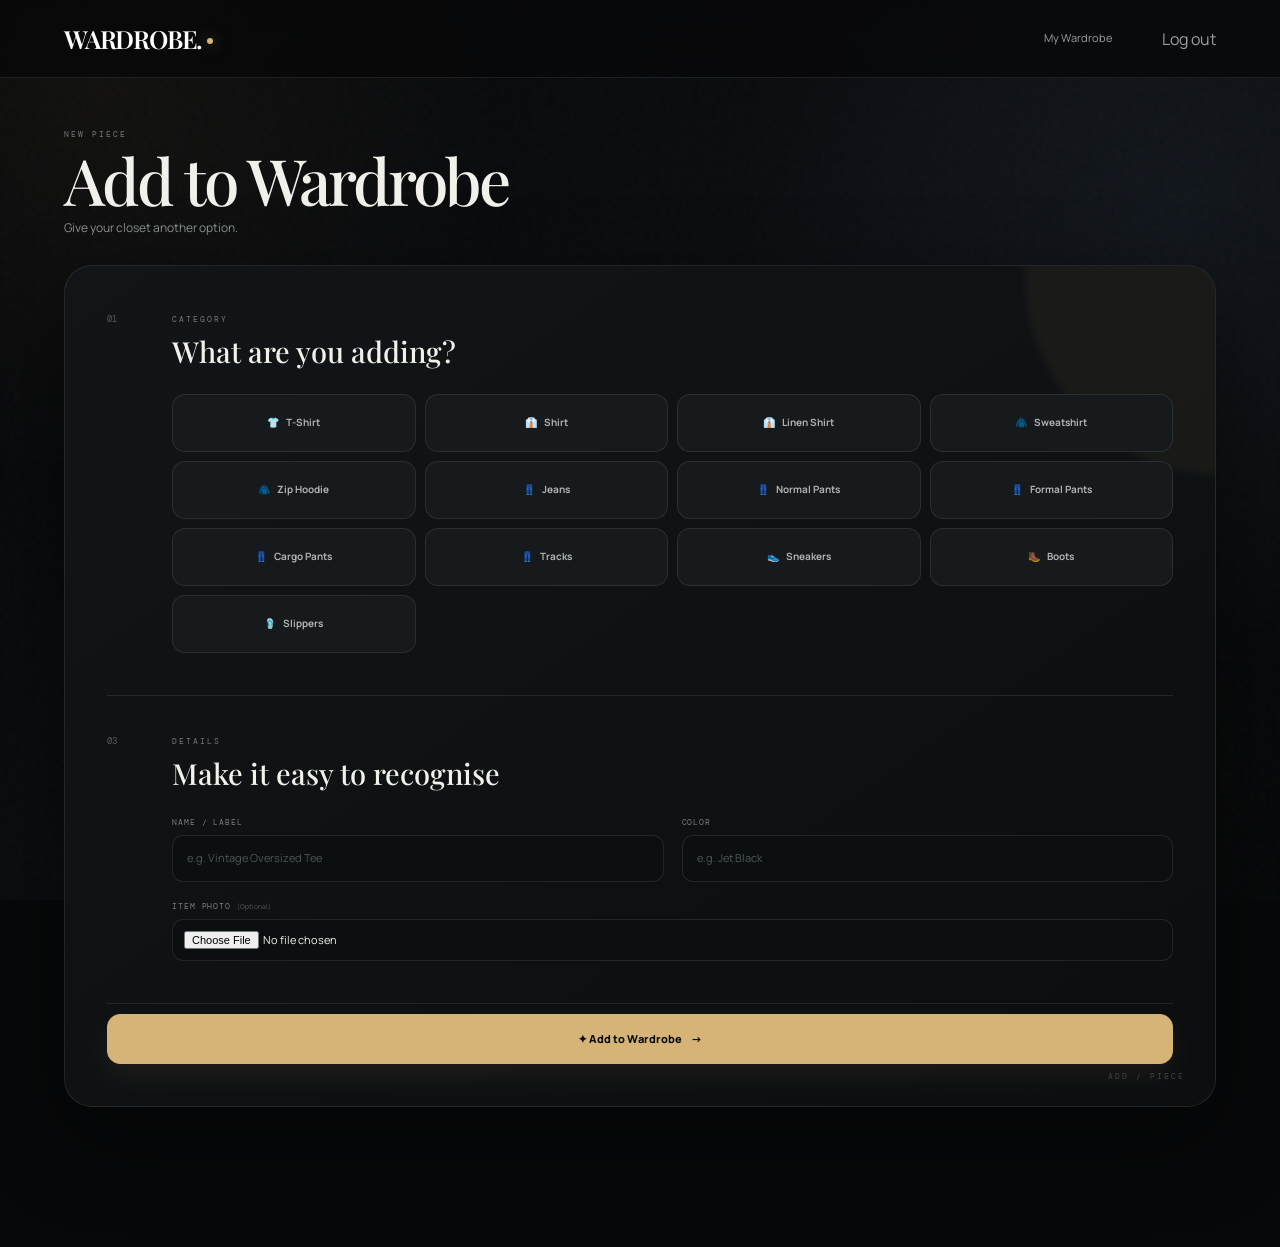
==== static/add.html @ e0f1b1a5 "WARDROBE multi-user password authentication" ====
<!DOCTYPE html>
<html lang="en">
<head>
    <meta charset="UTF-8">
    <meta name="viewport" content="width=device-width, initial-scale=1.0">
    <title>Add Clothes · WARDROBE.</title>
    <link rel="stylesheet" href="/static/style.css">
</head>
<body>
    <nav class="navbar">
        <a href="/" class="logo">WARDROBE.</a>
        <div class="nav-actions"><a href="/wardrobe" class="nav-link">My Wardrobe</a><span id="navUserPhone" class="nav-user"></span><button id="logoutButton" class="nav-link nav-logout">Log out</button></div>
    </nav>

    <main class="add-page">
        <div class="page-heading add-heading">
            <div><p class="eyebrow">NEW PIECE</p><h1>Add to Wardrobe</h1><p class="page-subtitle">Give your closet another option.</p></div>
        </div>

        <form id="clothingForm" class="add-form">
            <div class="form-section">
                <span class="step-number">01</span>
                <div><p class="section-kicker">CATEGORY</p><h2>What are you adding?</h2></div>
                <div id="categoryGrid" class="category-grid">
                    <button type="button" class="category-button" data-category="T-Shirt">👕 <span>T-Shirt</span></button>
                    <button type="button" class="category-button" data-category="Shirt">👔 <span>Shirt</span></button>
                    <button type="button" class="category-button" data-category="Linen Shirt">👔 <span>Linen Shirt</span></button>
                    <button type="button" class="category-button" data-category="Zipper Sweatshirt">🧥 <span>Sweatshirt</span></button>
                    <button type="button" class="category-button" data-category="Zip Hoodie">🧥 <span>Zip Hoodie</span></button>
                    <button type="button" class="category-button" data-category="Jeans">👖 <span>Jeans</span></button>
                    <button type="button" class="category-button" data-category="Normal Pants">👖 <span>Normal Pants</span></button>
                    <button type="button" class="category-button" data-category="Formal Pants">👖 <span>Formal Pants</span></button>
                    <button type="button" class="category-button" data-category="Cargo Pants">👖 <span>Cargo Pants</span></button>
                    <button type="button" class="category-button" data-category="Tracks">👖 <span>Tracks</span></button>
                    <button type="button" class="category-button" data-category="Sneakers">👟 <span>Sneakers</span></button>
                    <button type="button" class="category-button" data-category="Boots">🥾 <span>Boots</span></button>
                    <button type="button" class="category-button" data-category="Casual Slippers">🩴 <span>Slippers</span></button>
                </div>
            </div>

            <div id="subtypeContainer" class="form-section" style="display:none;">
                <span class="step-number">02</span>
                <div><p class="section-kicker">STYLE</p><h2 id="subtypeLabel">Select Type or Fit</h2></div>
                <div id="subtypeGrid" class="subtype-grid"></div>
            </div>

            <div class="form-section">
                <span class="step-number">03</span>
                <div><p class="section-kicker">DETAILS</p><h2>Make it easy to recognise</h2></div>
                <div class="input-grid">
                    <div class="input-group"><label for="clothingName">Name / Label</label><input type="text" id="clothingName" placeholder="e.g. Vintage Oversized Tee" required></div>
                    <div class="input-group"><label for="clothingColor">Color</label><input type="text" id="clothingColor" placeholder="e.g. Jet Black" required></div>
                    <div class="input-group input-full"><label for="clothingImage">Item Photo <small>(Optional)</small></label><input type="file" id="clothingImage" accept="image/*"></div>
                </div>
            </div>

            <button type="submit" class="primary-button submit-button">✦ Add to Wardrobe <span>→</span></button>
        </form>
    </main>

    <div id="successModal" class="modal">
        <div class="modal-card">
            <div class="success-icon">✦</div><p class="eyebrow">SAVED</p><h2>Added to Wardrobe</h2><p id="successMessage">Your new item has been saved.</p>
            <div class="modal-buttons"><button id="addAnotherButton" class="secondary-button">Add Another</button><button id="viewWardrobeButton" class="primary-button">View Wardrobe</button></div>
        </div>
    </div>
    <script src="/static/script.js"></script>
</body>
</html>
---- static/style.css ----
@import url('https://fonts.googleapis.com/css2?family=DM+Mono:wght@400;500&family=Manrope:wght@400;500;600;700;800&family=Playfair+Display:ital,wght@0,500;0,600;1,500;1,600&display=swap');

:root{
  --bg:#070809;--bg2:#0c0e10;--panel:#111416;--panel2:#15191c;--panel3:#1a1e21;
  --text:#f2f0ea;--muted:#8d9291;--muted2:#626968;--line:rgba(255,255,255,.09);
  --accent:#d6b477;--accent2:#b9904f;--danger:#ff6b62;--warm:#c8bda8;
  --shadow:0 30px 90px rgba(0,0,0,.45);--soft-shadow:0 18px 50px rgba(0,0,0,.28);
}
*{box-sizing:border-box;margin:0;padding:0}html{scroll-behavior:smooth}body{font-family:Manrope,Arial,sans-serif;background:var(--bg);color:var(--text);line-height:1.5;min-height:100vh;overflow-x:hidden}
body:before{content:"";position:fixed;inset:0;pointer-events:none;z-index:-4;background:radial-gradient(circle at 12% 10%,rgba(214,180,119,.075),transparent 27%),radial-gradient(circle at 90% 28%,rgba(100,120,130,.08),transparent 30%),linear-gradient(135deg,#070809,#0a0c0e 45%,#070809)}
body:after{content:"";position:fixed;inset:0;pointer-events:none;z-index:-3;opacity:.035;background-image:url("data:image/svg+xml,%3Csvg viewBox='0 0 180 180' xmlns='http://www.w3.org/2000/svg'%3E%3Cfilter id='n'%3E%3CfeTurbulence type='fractalNoise' baseFrequency='.9' numOctaves='4' stitchTiles='stitch'/%3E%3C/filter%3E%3Crect width='100%25' height='100%25' filter='url(%23n)' opacity='.7'/%3E%3C/svg%3E")}
a{text-decoration:none;color:inherit}button,input{font:inherit}button{cursor:pointer}

/* NAVIGATION */
.navbar{height:78px;padding:0 clamp(20px,5vw,76px);display:flex;align-items:center;justify-content:space-between;border-bottom:1px solid var(--line);background:rgba(7,8,9,.72);backdrop-filter:blur(24px);position:sticky;top:0;z-index:50}
.logo{font-family:"Playfair Display",Georgia,serif;font-size:25px;font-weight:600;letter-spacing:-1.2px;color:#fff}.logo:after{content:"";display:inline-block;width:6px;height:6px;background:var(--accent);border-radius:50%;margin-left:5px;vertical-align:5px;box-shadow:0 0 14px rgba(214,180,119,.7)}
.nav-actions{display:flex;align-items:center;gap:25px}.nav-link{font-size:11px;color:#9b9f9e;transition:.2s}.nav-link:hover{color:#fff}.nav-cta{display:inline-flex;align-items:center;gap:8px;background:var(--accent);color:#0b0d0d;padding:11px 17px;border-radius:999px;font-size:10px;font-weight:800;transition:.25s}.nav-cta:hover{transform:translateY(-2px);box-shadow:0 10px 28px rgba(214,180,119,.16)}
.eyebrow,.section-kicker{font-family:"DM Mono",monospace;font-size:8px;letter-spacing:2px;text-transform:uppercase;color:#727977}.page-subtitle{margin-top:9px;color:var(--muted);font-size:12px}
.primary-button,.secondary-button,.icon-button{display:inline-flex;align-items:center;justify-content:center;gap:9px;border-radius:999px;padding:12px 18px;font-size:10px;font-weight:800;transition:.25s;border:1px solid var(--line)}
.primary-button{background:var(--accent);color:#0b0d0d;border-color:var(--accent)}.primary-button:hover{transform:translateY(-2px);box-shadow:0 14px 30px rgba(214,180,119,.13)}
.secondary-button,.icon-button{background:#121517;color:#d7dad7;border-color:var(--line)}.secondary-button:hover,.icon-button:hover{background:#1a1e21;border-color:rgba(255,255,255,.18);transform:translateY(-1px)}

/* HOME */
.home-main{max-width:1400px;margin:auto;padding:30px clamp(20px,5vw,76px) 90px}.hero-editorial{min-height:650px;display:grid;grid-template-columns:1.05fr .95fr;align-items:center;gap:5vw;position:relative}
.hero-copy{position:relative;z-index:3}.hero-copy h1{font-family:"Playfair Display",Georgia,serif;font-size:clamp(58px,7.4vw,108px);line-height:.88;font-weight:500;letter-spacing:-5px;margin:17px 0 27px}.hero-copy h1 em{font-style:italic;color:#8e9490}.hero-subtitle{max-width:580px;color:#8b908e;font-size:14px;line-height:1.85;margin-bottom:32px}.hero-cta-group{display:flex;gap:9px;flex-wrap:wrap}.hero-button{padding:14px 21px}
.hero-stack{height:530px;position:relative;transform:rotate(2deg)}.hero-stack:before{content:"AI STYLIST";position:absolute;right:3%;top:-12px;font-family:"DM Mono";font-size:8px;letter-spacing:2px;color:#555b59;transform:rotate(-2deg)}
.hero-card{position:absolute;border:1px solid rgba(255,255,255,.10);box-shadow:var(--shadow);border-radius:7px;padding:25px;display:flex;flex-direction:column;justify-content:space-between;overflow:hidden}.hero-card span{font-family:"DM Mono";font-size:9px;color:#8b918f}.hero-card b{font-family:"Playfair Display";font-size:45px;font-weight:500;position:relative;z-index:2}.hero-card small{font-family:"DM Mono";font-size:8px;letter-spacing:1px;position:relative;z-index:2}.hero-card-back{width:62%;height:70%;right:3%;top:4%;background:#171b1d;transform:rotate(7deg);color:#8b908e}.hero-card-mid{width:68%;height:76%;left:5%;top:10%;background:#222729;transform:rotate(-7deg);color:#f0eee7}.hero-card-front{width:67%;height:79%;right:13%;top:12%;background:#101314;color:#fff;transform:rotate(1deg)}.hero-card-front:before{content:"";position:absolute;width:240px;height:240px;right:-70px;top:60px;border-radius:50%;background:var(--accent);box-shadow:0 0 90px rgba(214,180,119,.2)}.hero-card-front:after{content:"WARDROBE / 01";position:absolute;bottom:26px;right:25px;font-family:"DM Mono";font-size:8px;color:#111;z-index:3}
.feature-strip{display:grid;grid-template-columns:repeat(3,1fr);border-top:1px solid var(--line);border-bottom:1px solid var(--line)}.feature-strip article{padding:30px 27px 34px;border-right:1px solid var(--line)}.feature-strip article:last-child{border-right:0}.feature-strip span{font-family:"DM Mono";font-size:8px;color:#5d6462}.feature-strip h3{font-family:"Playfair Display";font-size:23px;font-weight:500;margin:17px 0 7px}.feature-strip p{font-size:10px;color:#777d7b;max-width:310px}

/* PAGE HEADERS */
.add-page,.wardrobe-page{max-width:1400px;margin:50px auto;padding:0 clamp(20px,5vw,76px) 90px}.page-heading{display:flex;justify-content:space-between;align-items:flex-end;gap:30px;margin-bottom:28px}.page-heading h1{font-family:"Playfair Display";font-size:clamp(45px,5vw,67px);line-height:.96;font-weight:500;letter-spacing:-3px;margin-top:9px}.header-action-group{display:flex;gap:7px}

/* ADD */
.add-form{background:linear-gradient(145deg,rgba(19,22,24,.96),rgba(12,14,16,.96));border:1px solid var(--line);border-radius:28px;padding:42px;box-shadow:var(--shadow);position:relative;overflow:hidden}.add-form:before{content:"";position:absolute;width:400px;height:400px;right:-210px;top:-190px;border-radius:50%;background:var(--accent);opacity:.055;filter:blur(5px);pointer-events:none}.add-form:after{content:"ADD / PIECE";position:absolute;right:30px;bottom:24px;font-family:"DM Mono";font-size:8px;letter-spacing:2px;color:#3c4240;pointer-events:none}
.form-section{position:relative;padding:5px 0 42px 65px;margin-bottom:34px;border-bottom:1px solid var(--line)}.form-section:last-of-type{margin-bottom:10px}.step-number{position:absolute;left:0;top:5px;font-family:"DM Mono";font-size:9px;color:#555c59}.form-section h2{font-family:"Playfair Display";font-size:29px;font-weight:500;margin-top:5px}.category-grid{display:grid;grid-template-columns:repeat(4,1fr);gap:9px;margin-top:20px}.category-button,.subtype-button{min-height:58px;border:1px solid var(--line);background:#171a1c;border-radius:13px;color:#aeb3b0;font-size:10px;font-weight:700;transition:.22s}.category-button:hover,.subtype-button:hover{background:#1e2325;color:#fff;transform:translateY(-2px);box-shadow:0 8px 20px rgba(0,0,0,.25)}.category-button.active,.subtype-button.active{background:var(--accent);color:#0b0d0d;border-color:var(--accent);box-shadow:0 10px 28px rgba(214,180,119,.1)}.category-button span{margin-left:5px}.subtype-grid{display:grid;grid-template-columns:repeat(3,1fr);gap:8px;margin-top:19px}.subtype-button{min-height:48px}
.input-grid{display:grid;grid-template-columns:1fr 1fr;gap:18px;margin-top:21px}.input-full{grid-column:1/-1}.input-group{display:flex;flex-direction:column;gap:7px}.input-group label{font-family:"DM Mono";font-size:8px;letter-spacing:.9px;text-transform:uppercase;color:#777e7b}.input-group label small{font-family:Manrope;text-transform:none;letter-spacing:0;color:#565d5a}.input-group input{width:100%;border:1px solid var(--line);background:#0c0f10;color:#f3f1eb;border-radius:11px;padding:14px;font-size:11px;outline:none;transition:.2s}.input-group input::placeholder{color:#4f5654}.input-group input:focus{border-color:rgba(214,180,119,.55);box-shadow:0 0 0 4px rgba(214,180,119,.055)}input[type=file]{padding:11px}.submit-button{width:100%;padding:16px;border-radius:13px;font-size:11px;position:relative;z-index:2}

/* STYLIST */
.stylist-hero{position:relative;overflow:hidden;display:grid;grid-template-columns:.82fr 1.18fr;gap:28px;padding:34px;margin-bottom:16px;border-radius:28px;background:linear-gradient(135deg,#101416,#181d1f 65%,#101214);color:#fff;border:1px solid rgba(255,255,255,.09);box-shadow:var(--shadow)}.stylist-hero:before{content:"";position:absolute;width:430px;height:430px;right:-180px;top:-220px;border-radius:50%;background:var(--accent);opacity:.86;filter:blur(1px)}.stylist-hero:after{content:"TODAY / AI";position:absolute;right:28px;bottom:22px;font-family:"DM Mono";font-size:8px;letter-spacing:2px;color:rgba(255,255,255,.17)}.stylist-copy{position:relative;z-index:2;max-width:480px;padding:5px}.stylist-copy .eyebrow{color:#737a77}.stylist-copy h2{font-family:"Playfair Display";font-size:clamp(39px,4vw,56px);line-height:.98;font-weight:500;margin:14px 0 17px;letter-spacing:-2px}.stylist-copy p:last-child{color:#878e8b;font-size:12px;line-height:1.75}.stylist-panel{position:relative;z-index:2;background:rgba(255,255,255,.055);border:1px solid rgba(255,255,255,.12);border-radius:19px;padding:21px}.weather-badge{display:inline-flex;align-items:center;gap:8px;font-family:"DM Mono";font-size:8px;color:#ddd;padding:8px 11px;border:1px solid rgba(255,255,255,.12);border-radius:999px;background:rgba(0,0,0,.18);margin-bottom:24px}.occasion-selector{display:flex;flex-direction:column;gap:10px}.occasion-label{font-family:"DM Mono";font-size:8px;letter-spacing:1.6px;color:#707774}.occasion-pills{display:flex;gap:6px;flex-wrap:wrap}.occasion-pill{background:transparent;color:#aeb4b1;border:1px solid rgba(255,255,255,.12);border-radius:999px;padding:8px 12px;font-size:9px;transition:.2s}.occasion-pill:hover{border-color:#fff;color:#fff}.occasion-pill.active{background:#fff;color:#111;border-color:#fff}.outfit-button{width:100%;margin-top:23px;background:var(--accent);color:#0b0d0d;border:0;border-radius:11px;padding:15px;font-size:10px;font-weight:800;transition:.22s}.outfit-button span{float:right}.outfit-button:hover{transform:translateY(-2px);box-shadow:0 12px 26px rgba(214,180,119,.15)}

/* OUTFIT RESULT */
.outfit-section{background:linear-gradient(145deg,#121617,#0d1011);border:1px solid rgba(255,255,255,.11);border-radius:28px;padding:30px;margin-bottom:16px;box-shadow:var(--soft-shadow)}.outfit-header{display:flex;justify-content:space-between;gap:24px;align-items:flex-start;margin-bottom:22px}.outfit-header h2{font-family:"Playfair Display";font-size:36px;font-weight:500;letter-spacing:-1px;margin:7px 0 4px}.outfit-header p:last-child{font-size:10px;color:#7e8582}.outfit-actions{display:flex;gap:7px;flex-wrap:wrap}.outfit-actions .primary-button{background:var(--accent);color:#111;border-color:var(--accent)}.outfit-actions .primary-button:disabled{background:#272c2d;color:#737a77;border-color:#272c2d;cursor:default;box-shadow:none;transform:none}
.outfit-grid{display:grid;grid-template-columns:1.15fr 1fr .85fr;gap:10px}.outfit-item{min-height:275px;background:#191d1f;border:1px solid rgba(255,255,255,.08);border-radius:17px;padding:10px;display:flex;flex-direction:column;justify-content:flex-end;position:relative;overflow:hidden}.outfit-item:nth-child(2){background:#161a1c}.outfit-item:nth-child(3){background:#131719}.outfit-icon{display:flex;align-items:center;justify-content:center;position:absolute;inset:10px 10px 74px;font-size:45px;overflow:hidden;border-radius:12px;background:#202528}.outfit-thumbnail{width:100%;height:100%;object-fit:cover;border-radius:12px}.outfit-item>div{position:relative;z-index:2;background:rgba(12,14,15,.86);backdrop-filter:blur(12px);padding:12px;border-radius:11px;border:1px solid rgba(255,255,255,.07)}.outfit-item small{font-family:"DM Mono";font-size:7px;letter-spacing:1px;color:#737a77}.outfit-item h3{font-size:12px;margin-top:4px;color:#f0eee8}.outfit-item p{font-size:8px;color:#7d8481;margin-top:2px}.worn-confirmation{margin-top:12px;background:rgba(214,180,119,.09);border:1px solid rgba(214,180,119,.2);border-radius:10px;padding:10px 13px;font-size:9px;font-weight:800;color:#e5cfa7}

/* STATS */
.stats-grid{display:grid;grid-template-columns:repeat(3,1fr);gap:10px;margin-bottom:16px}.stat-card{position:relative;overflow:hidden;padding:22px;border:1px solid var(--line);border-radius:18px;background:#101315}.stat-card:first-child{background:var(--accent);color:#0b0d0d;border-color:var(--accent)}.stat-card:first-child span,.stat-card:first-child small{color:#414c13}.stat-card span{font-family:"DM Mono";font-size:7px;letter-spacing:1.4px;color:#707774}.stat-card strong{display:block;font-family:"Playfair Display";font-size:42px;font-weight:500;line-height:1;margin-top:9px}.stat-card small{display:block;color:#666e6b;font-size:8px;margin-top:7px}.laundry-stat strong{color:var(--danger)}
.analytics-box{border:1px solid var(--line);border-radius:24px;padding:26px;margin-bottom:22px;background:rgba(16,19,21,.7)}.section-title h3{font-family:"Playfair Display";font-size:27px;font-weight:500;margin-top:4px}.analytics-grid{display:grid;grid-template-columns:repeat(3,1fr);gap:8px;margin-top:17px}.analytics-card{background:#15191b;border:1px solid var(--line);border-radius:14px;padding:18px}.analytics-card small{font-family:"DM Mono";font-size:7px;letter-spacing:1px;color:#686f6c}.analytics-card h4{font-size:13px;margin:11px 0 3px}.analytics-card p{font-size:8px;color:#717875}

/* WARDROBE */
.filter-section{margin-bottom:17px}.search-wrap{position:relative}.search-wrap>span{position:absolute;left:16px;top:10px;color:#707774;font-size:19px}.search-input{width:100%;padding:13px 16px 13px 43px;border:1px solid var(--line);border-radius:13px;background:#101315;color:#f2f0ea;outline:none;font-size:10px}.search-input::placeholder{color:#565e5b}.search-input:focus{border-color:rgba(214,180,119,.4);box-shadow:0 0 0 4px rgba(214,180,119,.04)}.filter-buttons{display:flex;gap:6px;flex-wrap:wrap;margin-top:9px}.filter-button{border:1px solid var(--line);background:#101315;border-radius:999px;padding:8px 12px;font-size:8px;color:#808783;transition:.2s}.filter-button:hover{background:#181c1e;color:#fff}.filter-button.active{background:#f4f2eb;color:#111;border-color:#f4f2eb}.dirty-filter{color:#db7770;border-color:rgba(255,107,98,.25)}.dirty-filter.active{background:var(--danger);color:#fff;border-color:var(--danger)}
.clothes-grid{display:grid;grid-template-columns:repeat(4,1fr);gap:12px}.clothing-card{position:relative;min-height:330px;background:#101315;border:1px solid var(--line);border-radius:19px;padding:10px;display:flex;flex-direction:column;overflow:hidden;transition:.28s}.clothing-card:hover{transform:translateY(-6px);box-shadow:0 25px 50px rgba(0,0,0,.38);border-color:rgba(255,255,255,.16)}.clothing-card.is-dirty{border-color:rgba(255,107,98,.35)}.clothing-card-top{position:relative;min-height:185px}.clothing-icon{width:100%;height:185px;display:flex;align-items:center;justify-content:center;font-size:55px;background:#1a1e20;border-radius:13px;overflow:hidden}.clothing-thumbnail{width:100%;height:185px;object-fit:cover;border-radius:13px}.card-actions{position:absolute;right:8px;top:8px;display:flex;gap:4px}.action-btn{width:29px;height:29px;border:1px solid rgba(255,255,255,.12);border-radius:50%;background:rgba(10,12,13,.78);color:#fff;font-size:10px;opacity:0;transition:.2s;backdrop-filter:blur(8px)}.clothing-card:hover .action-btn{opacity:1}.clothing-info{padding:10px 3px 3px}.card-header-row{display:flex;align-items:center;justify-content:space-between;gap:7px}.clothing-category{font-family:"DM Mono";font-size:7px;letter-spacing:1px;color:#6f7774;text-transform:uppercase}.dirty-tag{font-family:"DM Mono";font-size:6px;letter-spacing:.5px;background:var(--danger);color:#fff;padding:4px 5px;border-radius:4px}.clothing-info h3{font-size:13px;margin-top:6px}.clothing-info p{font-size:8px;color:#777f7c;margin-top:2px}.wear-badge{font-family:"DM Mono";font-size:7px;color:#646c69;margin-top:8px}.laundry-toggle-btn{width:100%;border:1px solid var(--line);background:#181c1e;color:#929894;border-radius:9px;padding:8px;margin-top:10px;font-size:8px;transition:.2s}.laundry-toggle-btn:hover{background:var(--accent);color:#0b0d0d;border-color:var(--accent)}.no-results{grid-column:1/-1;text-align:center;padding:60px;color:#6f7774;font-size:10px}
.empty-state{text-align:center;padding:95px 20px;border:1px dashed #353b3c;border-radius:24px;background:rgba(16,19,21,.35)}.empty-icon{font-size:27px;margin-bottom:12px;color:var(--accent)}.empty-state h2{font-family:"Playfair Display";font-size:36px;font-weight:500;margin:7px 0}.empty-state p:not(.eyebrow){color:var(--muted);font-size:10px;margin-bottom:20px}

/* MODALS */
.modal{position:fixed;inset:0;background:rgba(0,0,0,.68);backdrop-filter:blur(12px);display:flex;align-items:center;justify-content:center;opacity:0;pointer-events:none;transition:.2s;z-index:100}.modal.show{opacity:1;pointer-events:auto}.modal-card{width:min(450px,92vw);background:#121517;border:1px solid var(--line);border-radius:24px;padding:31px;box-shadow:0 35px 90px rgba(0,0,0,.55);text-align:center}.modal-card h2{font-family:"Playfair Display";font-size:31px;font-weight:500;margin:7px 0}.modal-card>p:not(.eyebrow){color:var(--muted);font-size:10px}.edit-card{text-align:left}.edit-card form{margin-top:22px;display:flex;flex-direction:column;gap:15px}.modal-buttons{display:flex;gap:8px;margin-top:8px}.modal-buttons>*{flex:1}.success-icon{font-size:25px;color:var(--accent);margin-bottom:4px}

/* scrollbars + selection */
::selection{background:var(--accent);color:#0b0d0d}::-webkit-scrollbar{width:8px}::-webkit-scrollbar-track{background:#080a0b}::-webkit-scrollbar-thumb{background:#292e2f;border-radius:99px}::-webkit-scrollbar-thumb:hover{background:#3a4140}

@media(max-width:1000px){.hero-editorial,.stylist-hero{grid-template-columns:1fr}.hero-stack{height:440px}.clothes-grid{grid-template-columns:repeat(3,1fr)}.category-grid{grid-template-columns:repeat(3,1fr)}}
@media(max-width:700px){.navbar{height:68px;padding:0 20px}.nav-actions{gap:9px}.nav-actions .nav-link{display:none}.nav-cta{padding:9px 13px}.home-main,.add-page,.wardrobe-page{padding-left:20px;padding-right:20px;margin-top:32px}.hero-editorial{min-height:auto;padding:38px 0 60px}.hero-copy h1{font-size:57px;letter-spacing:-3px}.hero-stack{height:360px}.feature-strip,.stats-grid,.analytics-grid,.outfit-grid,.input-grid{grid-template-columns:1fr}.feature-strip article{border-right:0;border-bottom:1px solid var(--line)}.feature-strip article:last-child{border-bottom:0}.page-heading{align-items:flex-start;flex-direction:column;gap:18px}.header-action-group{width:100%}.icon-button{flex:1}.stylist-hero{padding:23px}.stylist-copy h2{font-size:38px}.outfit-header{flex-direction:column}.outfit-actions{width:100%}.outfit-actions>*{flex:1}.add-form{padding:25px 18px}.form-section{padding-left:43px}.category-grid,.subtype-grid{grid-template-columns:repeat(2,1fr)}.clothes-grid{grid-template-columns:repeat(2,1fr)}.clothing-card{min-height:300px}.clothing-card-top,.clothing-icon,.clothing-thumbnail{min-height:155px;height:155px}.action-btn{opacity:1}.hero-card b{font-size:31px}}
@media(max-width:430px){.clothes-grid{grid-template-columns:1fr}.category-grid,.subtype-grid{grid-template-columns:1fr}.hero-copy h1{font-size:49px}.hero-stack{height:300px}.outfit-actions{flex-direction:column}.outfit-actions>*{width:100%}}


/* ====== PREMIUM EDITORIAL FEATURE LAYER ====== */
:root{--accent:#d6b477;--accent2:#b9904f;--accent-soft:rgba(214,180,119,.12);--blue:#7c93b8}
body:before{background:radial-gradient(circle at 8% 10%,rgba(214,180,119,.055),transparent 28%),radial-gradient(circle at 92% 24%,rgba(82,103,132,.12),transparent 32%),linear-gradient(135deg,#060708,#0b0d10 48%,#070809)}
.logo:after{box-shadow:0 0 14px rgba(214,180,119,.55)}
.nav-cta,.primary-button,.outfit-button{box-shadow:0 12px 30px rgba(214,180,119,.08)}
.nav-cta:hover,.primary-button:hover,.outfit-button:hover{box-shadow:0 14px 34px rgba(214,180,119,.18)}
.stylist-hero:before{background:var(--accent);opacity:.18;filter:blur(4px)}
.stylist-hero{background:radial-gradient(circle at 78% 18%,rgba(214,180,119,.09),transparent 25%),linear-gradient(135deg,#0d1012,#15191d 65%,#0d1012)}
.outfit-section{background:radial-gradient(circle at 92% 10%,rgba(214,180,119,.07),transparent 24%),linear-gradient(145deg,#111416,#0a0c0e)}

.outfit-alternatives{display:grid;grid-template-columns:repeat(3,1fr);gap:12px}
.look-card{background:#15191c;border:1px solid rgba(255,255,255,.08);border-radius:20px;padding:12px;overflow:hidden;transition:.28s;position:relative}
.look-card:hover{transform:translateY(-5px);border-color:rgba(214,180,119,.34);box-shadow:0 25px 55px rgba(0,0,0,.35)}
.look-card.featured{border-color:rgba(214,180,119,.3);background:linear-gradient(145deg,#171a1d,#101315)}
.look-card-head{display:flex;justify-content:space-between;align-items:center;padding:4px 4px 10px;font-family:"DM Mono";font-size:8px;letter-spacing:1.5px;color:#858c89}
.save-look-btn{width:29px;height:29px;border:1px solid var(--line);border-radius:50%;background:#0e1112;color:#d6b477}
.look-pieces{display:grid;grid-template-columns:1fr;gap:7px}
.look-piece{display:grid;grid-template-columns:74px 1fr;gap:10px;align-items:center;background:#0e1113;border:1px solid rgba(255,255,255,.06);border-radius:13px;padding:7px}
.look-image{width:74px;height:84px;border-radius:9px;background:#1c2023;display:flex;align-items:center;justify-content:center;overflow:hidden;font-size:24px}
.look-image img{width:100%;height:100%;object-fit:cover}
.look-piece span{display:block;font-family:"DM Mono";font-size:7px;letter-spacing:1px;color:#6d7572;margin-bottom:4px}
.look-piece strong{display:block;font-size:10px;color:#f2efe8}.look-piece small{display:block;color:#727a77;font-size:7px;margin-top:3px}
.look-card-footer{display:flex;align-items:center;justify-content:space-between;gap:8px;padding:10px 3px 2px}.look-card-footer>span{font-family:"DM Mono";font-size:7px;color:#6f7774;text-transform:uppercase}.look-card-footer .primary-button{padding:9px 12px;font-size:8px}
.outfit-loading{grid-column:1/-1;padding:45px;text-align:center;font-family:"DM Mono";font-size:9px;color:#777f7c}.outfit-loading span{margin-left:5px;color:var(--accent);animation:pulse 1s infinite}.outfit-loading span:nth-child(3){animation-delay:.2s}.outfit-loading span:nth-child(4){animation-delay:.4s}@keyframes pulse{50%{opacity:.2}}

.dashboard-section{background:rgba(14,17,19,.72);border:1px solid var(--line);border-radius:24px;padding:26px;margin-bottom:16px;box-shadow:var(--soft-shadow)}
.section-title{display:flex;justify-content:space-between;align-items:flex-end;gap:20px}.section-title h3{font-family:"Playfair Display";font-size:28px;font-weight:500;margin-top:4px}.section-note{font-family:"DM Mono";font-size:7px;color:#5e6663;letter-spacing:.5px}
.style-dashboard-grid{display:grid;grid-template-columns:1.45fr repeat(3,1fr);gap:8px;margin-top:17px}.dna-card{background:#14181a;border:1px solid var(--line);border-radius:15px;padding:19px;min-height:126px}.dna-main{background:linear-gradient(145deg,#191b1d,#101315)}.mini-label{font-family:"DM Mono";font-size:7px;letter-spacing:1.2px;color:#69716e}.dna-card strong{display:block;font-family:"Playfair Display";font-size:27px;font-weight:500;margin-top:10px}.dna-main strong{font-size:38px;color:#e8d4b1}.dna-card p{font-size:8px;color:#717975;margin-top:5px}
.color-bars{margin-top:17px;border-top:1px solid var(--line);padding-top:14px;display:grid;gap:8px}.color-bar-row{display:grid;grid-template-columns:90px 1fr 24px;gap:10px;align-items:center;font-size:8px;color:#8b928f}.color-bar-row>div{height:5px;background:#1e2325;border-radius:99px;overflow:hidden}.color-bar-row i{display:block;height:100%;background:linear-gradient(90deg,#8f7651,var(--accent));border-radius:99px}.color-bar-row b{font-family:"DM Mono";font-size:7px;color:#666e6b;text-align:right}

.mini-clothes-grid{display:grid;grid-template-columns:repeat(3,1fr);gap:9px;margin-top:17px}.mini-clothing-card{display:grid;grid-template-columns:65px 1fr 28px;gap:10px;align-items:center;padding:8px;background:#14181a;border:1px solid var(--line);border-radius:14px}.mini-image{width:65px;height:70px;border-radius:9px;background:#1d2224;display:flex;align-items:center;justify-content:center;overflow:hidden;font-size:22px}.mini-image img{width:100%;height:100%;object-fit:cover}.mini-clothing-card span{display:block;font-family:"DM Mono";font-size:6px;color:#69716e;letter-spacing:.8px}.mini-clothing-card strong{display:block;font-size:9px;margin-top:4px}.mini-clothing-card small{display:block;color:#727a77;font-size:7px;margin-top:2px}.mini-clothing-card button{width:28px;height:28px;border-radius:50%;background:#0f1213;border:1px solid var(--line);color:var(--accent)}.section-empty{margin-top:14px;border:1px dashed #303638;border-radius:14px;padding:22px;text-align:center;color:#656d6a;font-size:8px}

.history-layout{display:grid;grid-template-columns:1.25fr .75fr;gap:16px}.history-list{margin-top:14px}.history-day{padding:13px 0;border-top:1px solid var(--line)}.history-date{display:flex;justify-content:space-between;align-items:center}.history-date strong{font-family:"Playfair Display";font-size:17px;font-weight:500}.history-date span{font-family:"DM Mono";font-size:7px;color:#666e6b}.history-pieces{display:grid;grid-template-columns:repeat(3,1fr);gap:7px;margin-top:9px}.history-piece{display:flex;align-items:center;gap:7px;background:#14181a;border:1px solid var(--line);padding:6px;border-radius:10px}.history-piece img,.history-piece>span{width:38px;height:42px;display:flex;align-items:center;justify-content:center;border-radius:7px;object-fit:cover;background:#202426;font-size:14px}.history-piece strong{display:block;font-size:7px}.history-piece small{display:block;color:#68706d;font-size:6px;margin-top:2px}
.calendar-head,.calendar-grid{display:grid;grid-template-columns:repeat(7,1fr);gap:5px}.calendar-head{margin-top:16px}.calendar-head span{font-family:"DM Mono";font-size:6px;color:#5e6663;text-align:center}.calendar-grid{margin-top:7px}.calendar-cell{height:34px;display:flex;align-items:center;justify-content:center;border:1px solid transparent;border-radius:8px;font-size:8px;color:#838b87}.calendar-cell.has-worn{background:rgba(214,180,119,.12);border-color:rgba(214,180,119,.25);color:#dfc99f}.calendar-cell.is-today{outline:1px solid #747d79;outline-offset:-2px}.calendar-cell.empty{visibility:hidden}.calendar-legend{display:flex;gap:15px;margin-top:13px;font-family:"DM Mono";font-size:6px;color:#656d6a}.calendar-dot{width:6px;height:6px;border-radius:50%;display:inline-block;margin-right:4px;background:#313638}.calendar-dot.worn{background:var(--accent)}.calendar-dot.today{background:#7b8581}

.favorite-btn.is-favorite{color:var(--accent);opacity:1!important}.clothing-card:hover .favorite-btn{opacity:1}.action-btn.favorite-btn{font-size:14px}.clothing-card .laundry-toggle-btn:hover{background:var(--accent);border-color:var(--accent)}

@media(max-width:1000px){.outfit-alternatives{grid-template-columns:1fr}.style-dashboard-grid{grid-template-columns:1fr 1fr}.history-layout{grid-template-columns:1fr}.mini-clothes-grid{grid-template-columns:1fr 1fr}}
@media(max-width:700px){.style-dashboard-grid,.mini-clothes-grid,.history-pieces{grid-template-columns:1fr}.section-title{align-items:flex-start;flex-direction:column}.section-note{display:none}.look-card-footer{flex-direction:column;align-items:stretch}.look-card-footer .primary-button{width:100%}.history-layout{gap:0}.dashboard-section{padding:20px}.color-bar-row{grid-template-columns:75px 1fr 20px}}

/* =========================================================
   V6 FUNCTIONALITY — KEPT INSIDE THE V4 EDITORIAL LANGUAGE
   ========================================================= */
.home-command{display:grid;grid-template-columns:1.5fr .8fr auto;align-items:center;gap:28px;padding:25px 0;border-top:1px solid var(--line);border-bottom:1px solid var(--line);margin:20px 0 0}
.home-command h2{font-family:"Playfair Display",Georgia,serif;font-size:31px;font-weight:500;letter-spacing:-1px;margin:7px 0}.home-command p:not(.eyebrow){font-size:11px;color:var(--muted);max-width:600px;line-height:1.7}.home-metrics{display:flex;gap:22px}.home-metrics div{min-width:65px}.home-metrics strong{display:block;font-family:"Playfair Display";font-size:28px;font-weight:500;color:var(--text)}.home-metrics span{font-family:"DM Mono";font-size:7px;letter-spacing:1px;color:var(--muted2);text-transform:uppercase}
.item-drawer{position:fixed;right:0;top:0;width:min(430px,92vw);height:100vh;z-index:90;padding:32px;transform:translateX(105%);transition:transform .32s ease;overflow:auto;background:linear-gradient(160deg,#121618,#0b0d0f);border-left:1px solid var(--line);box-shadow:-30px 0 90px rgba(0,0,0,.5)}.item-drawer.open{transform:translateX(0)}.drawer-overlay{position:fixed;inset:0;z-index:80;background:rgba(0,0,0,.68);backdrop-filter:blur(6px);opacity:0;pointer-events:none;transition:.25s}.drawer-overlay.show{opacity:1;pointer-events:auto}.drawer-close{position:absolute;right:20px;top:18px;width:34px;height:34px;border-radius:50%;background:#101315;border:1px solid var(--line);color:#aaa;font-size:20px}.drawer-image{height:300px;border-radius:18px;background:#171b1d;margin-bottom:24px;overflow:hidden;display:flex;align-items:center;justify-content:center}.drawer-image img{width:100%;height:100%;object-fit:cover}.drawer-meta{font-size:10px;color:var(--muted);margin:5px 0 22px}.drawer-stats{display:grid;grid-template-columns:repeat(3,1fr);gap:7px}.drawer-stats>div{padding:13px;background:#101315;border:1px solid var(--line);border-radius:11px}.drawer-stats span{display:block;font-family:"DM Mono";font-size:6px;letter-spacing:1px;color:var(--muted2)}.drawer-stats strong{display:block;font-size:9px;margin-top:7px}.drawer-actions{display:grid;gap:8px;margin-top:18px}.style-around-modal{position:fixed;inset:0;z-index:85;background:rgba(0,0,0,.72);backdrop-filter:blur(8px);display:none;align-items:center;justify-content:center;padding:20px}.style-around-modal.show{display:flex}.style-around-card{width:min(900px,96vw);max-height:90vh;overflow:auto;position:relative;background:#111416;border:1px solid var(--line);border-radius:22px;padding:30px;box-shadow:var(--shadow)}.style-around-card h2{font-family:"Playfair Display";font-weight:500;font-size:35px;margin:8px 0 20px}.style-around-grid{display:grid;grid-template-columns:repeat(3,1fr);gap:10px}.style-around-look{background:#15191c;border:1px solid var(--line);border-radius:14px;padding:17px}.style-around-look small{font-family:"DM Mono";font-size:7px;color:var(--accent);letter-spacing:1.5px}.style-around-look h4{font-family:"Playfair Display";font-size:19px;font-weight:500;margin:12px 0 5px}.style-around-look p{font-size:9px;color:var(--muted)}.style-around-look span{display:block;font-size:8px;color:#737b78;line-height:1.6;margin-top:12px}.history-feedback{display:flex;gap:5px}.history-feedback button{width:25px;height:25px;border:1px solid var(--line);border-radius:50%;background:#101315;color:#aaa}.history-feedback button:hover{color:var(--accent);border-color:rgba(214,180,119,.35)}
@media(max-width:900px){.home-command{grid-template-columns:1fr}.home-metrics{justify-content:space-between}.style-around-grid{grid-template-columns:1fr 1fr}}
@media(max-width:600px){.style-around-grid{grid-template-columns:1fr}.item-drawer{padding:24px}.drawer-image{height:240px}}


/* =========================================================
   ACCOUNT / MOBILE OTP UI
   ========================================================= */
.nav-user { color: rgba(255,255,255,.58); font-size: .72rem; letter-spacing: .08em; white-space: nowrap; }
.nav-logout { background: none; border: 0; cursor: pointer; padding: 0; font: inherit; }
.auth-page { min-height: 100vh; background: #0a0a0b; }
.auth-nav { border-bottom: 1px solid rgba(255,255,255,.08); }
.auth-main { min-height: calc(100vh - 76px); display: grid; grid-template-columns: minmax(320px, 520px) minmax(280px, 420px); gap: clamp(50px, 9vw, 150px); align-items: center; justify-content: center; padding: 60px 7vw; }
.auth-card { background: rgba(255,255,255,.035); border: 1px solid rgba(255,255,255,.1); box-shadow: 0 30px 90px rgba(0,0,0,.4); padding: clamp(30px, 5vw, 54px); backdrop-filter: blur(18px); }
.auth-brand-mark { width: 48px; height: 48px; display:grid; place-items:center; border:1px solid rgba(211,182,123,.45); color:#d3b67b; margin-bottom:30px; }
.auth-card h1 { font-size: clamp(2.3rem, 5vw, 4.2rem); margin: 8px 0 12px; line-height: .95; }
.auth-subtitle { color: rgba(255,255,255,.55); line-height:1.7; max-width: 430px; }
.auth-form { display:grid; gap:12px; margin-top:30px; }
.auth-form label { font-size:.68rem; letter-spacing:.14em; text-transform:uppercase; color:rgba(255,255,255,.5); }
.phone-field { display:grid; grid-template-columns:62px 1fr; border:1px solid rgba(255,255,255,.14); background:rgba(255,255,255,.025); }
.phone-field span { display:grid; place-items:center; color:#d3b67b; border-right:1px solid rgba(255,255,255,.1); }
.auth-form input { width:100%; box-sizing:border-box; border:1px solid rgba(255,255,255,.14); background:rgba(255,255,255,.025); color:#fff; padding:15px 16px; font:inherit; outline:none; }
.phone-field input { border:0; }
.auth-form input:focus { border-color:rgba(211,182,123,.65); }
.otp-input { font-size:1.6rem !important; letter-spacing:.45em; text-align:center; }
.auth-submit { width:100%; justify-content:space-between; margin-top:8px; }
.text-button { border:0; background:none; color:rgba(255,255,255,.52); cursor:pointer; padding:10px; }
.auth-message { min-height:22px; margin-top:18px; font-size:.85rem; color:rgba(255,255,255,.62); }
.auth-message.success { color:#c9b27c; }
.auth-message.error { color:#d99090; }
.auth-note { margin-top:32px; padding-top:20px; border-top:1px solid rgba(255,255,255,.08); color:rgba(255,255,255,.34); font-size:.72rem; line-height:1.6; }
.auth-side-copy { align-self:center; }
.auth-side-copy span { color:#d3b67b; font-size:.68rem; letter-spacing:.16em; }
.auth-side-copy strong { display:block; font-size:clamp(3rem,6vw,6rem); line-height:.88; font-weight:500; margin:18px 0 28px; }
.auth-side-copy em { color:#d3b67b; font-family:serif; font-weight:400; }
.auth-side-copy p { color:rgba(255,255,255,.42); max-width:330px; line-height:1.7; }
@media (max-width: 820px) { .auth-main { grid-template-columns:1fr; padding:40px 20px; } .auth-side-copy { display:none; } .nav-user { display:none; } }
.auth-tabs { display:grid; grid-template-columns:1fr 1fr; gap:4px; padding:4px; margin-top:28px; border:1px solid rgba(255,255,255,.09); background:rgba(255,255,255,.02); }
.auth-tab { border:0; background:transparent; color:rgba(255,255,255,.45); padding:11px 12px; cursor:pointer; font:inherit; font-size:.72rem; letter-spacing:.1em; text-transform:uppercase; }
.auth-tab.active { background:rgba(211,182,123,.12); color:#d3b67b; }
.auth-submit:disabled { opacity:.55; cursor:wait; }
@media(max-width:900px){.auth-main{grid-template-columns:1fr; max-width:650px; margin:0 auto}.auth-side-copy{display:none}}
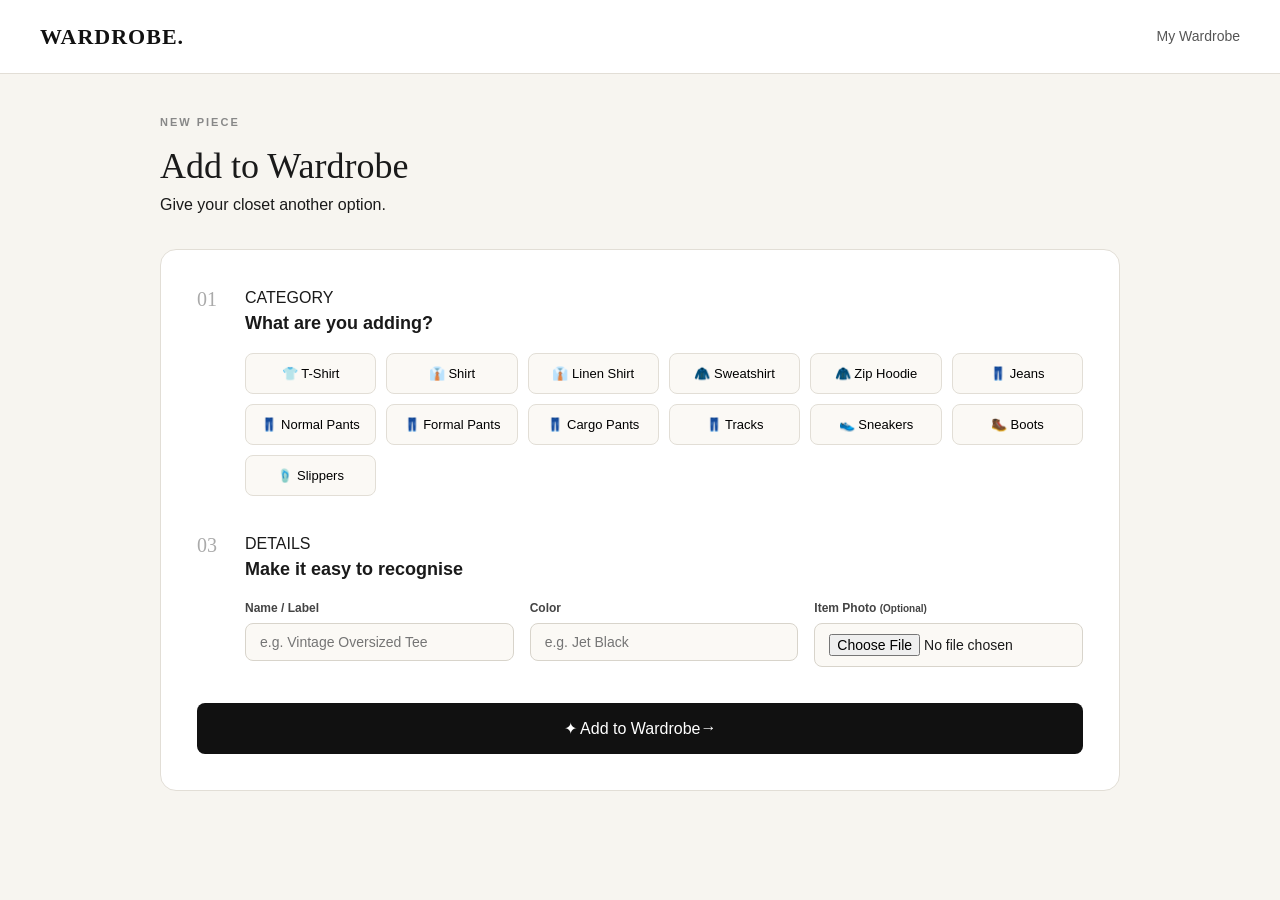
==== commit 0981c436: "Final production update - PostgreSQL persistence and user isolation" ====
--- a/static/add.html
+++ b/static/add.html
@@ -9,7 +9,7 @@
 <body>
     <nav class="navbar">
         <a href="/" class="logo">WARDROBE.</a>
-        <div class="nav-actions"><a href="/wardrobe" class="nav-link">My Wardrobe</a><span id="navUserPhone" class="nav-user"></span><button id="logoutButton" class="nav-link nav-logout">Log out</button></div>
+        <a href="/wardrobe" class="nav-link">My Wardrobe</a>
     </nav>
 
     <main class="add-page">
--- a/static/style.css
+++ b/static/style.css
@@ -1,151 +1,685 @@
-@import url('https://fonts.googleapis.com/css2?family=DM+Mono:wght@400;500&family=Manrope:wght@400;500;600;700;800&family=Playfair+Display:ital,wght@0,500;0,600;1,500;1,600&display=swap');
-
-:root{
-  --bg:#070809;--bg2:#0c0e10;--panel:#111416;--panel2:#15191c;--panel3:#1a1e21;
-  --text:#f2f0ea;--muted:#8d9291;--muted2:#626968;--line:rgba(255,255,255,.09);
-  --accent:#d6b477;--accent2:#b9904f;--danger:#ff6b62;--warm:#c8bda8;
-  --shadow:0 30px 90px rgba(0,0,0,.45);--soft-shadow:0 18px 50px rgba(0,0,0,.28);
-}
-*{box-sizing:border-box;margin:0;padding:0}html{scroll-behavior:smooth}body{font-family:Manrope,Arial,sans-serif;background:var(--bg);color:var(--text);line-height:1.5;min-height:100vh;overflow-x:hidden}
-body:before{content:"";position:fixed;inset:0;pointer-events:none;z-index:-4;background:radial-gradient(circle at 12% 10%,rgba(214,180,119,.075),transparent 27%),radial-gradient(circle at 90% 28%,rgba(100,120,130,.08),transparent 30%),linear-gradient(135deg,#070809,#0a0c0e 45%,#070809)}
-body:after{content:"";position:fixed;inset:0;pointer-events:none;z-index:-3;opacity:.035;background-image:url("data:image/svg+xml,%3Csvg viewBox='0 0 180 180' xmlns='http://www.w3.org/2000/svg'%3E%3Cfilter id='n'%3E%3CfeTurbulence type='fractalNoise' baseFrequency='.9' numOctaves='4' stitchTiles='stitch'/%3E%3C/filter%3E%3Crect width='100%25' height='100%25' filter='url(%23n)' opacity='.7'/%3E%3C/svg%3E")}
-a{text-decoration:none;color:inherit}button,input{font:inherit}button{cursor:pointer}
-
-/* NAVIGATION */
-.navbar{height:78px;padding:0 clamp(20px,5vw,76px);display:flex;align-items:center;justify-content:space-between;border-bottom:1px solid var(--line);background:rgba(7,8,9,.72);backdrop-filter:blur(24px);position:sticky;top:0;z-index:50}
-.logo{font-family:"Playfair Display",Georgia,serif;font-size:25px;font-weight:600;letter-spacing:-1.2px;color:#fff}.logo:after{content:"";display:inline-block;width:6px;height:6px;background:var(--accent);border-radius:50%;margin-left:5px;vertical-align:5px;box-shadow:0 0 14px rgba(214,180,119,.7)}
-.nav-actions{display:flex;align-items:center;gap:25px}.nav-link{font-size:11px;color:#9b9f9e;transition:.2s}.nav-link:hover{color:#fff}.nav-cta{display:inline-flex;align-items:center;gap:8px;background:var(--accent);color:#0b0d0d;padding:11px 17px;border-radius:999px;font-size:10px;font-weight:800;transition:.25s}.nav-cta:hover{transform:translateY(-2px);box-shadow:0 10px 28px rgba(214,180,119,.16)}
-.eyebrow,.section-kicker{font-family:"DM Mono",monospace;font-size:8px;letter-spacing:2px;text-transform:uppercase;color:#727977}.page-subtitle{margin-top:9px;color:var(--muted);font-size:12px}
-.primary-button,.secondary-button,.icon-button{display:inline-flex;align-items:center;justify-content:center;gap:9px;border-radius:999px;padding:12px 18px;font-size:10px;font-weight:800;transition:.25s;border:1px solid var(--line)}
-.primary-button{background:var(--accent);color:#0b0d0d;border-color:var(--accent)}.primary-button:hover{transform:translateY(-2px);box-shadow:0 14px 30px rgba(214,180,119,.13)}
-.secondary-button,.icon-button{background:#121517;color:#d7dad7;border-color:var(--line)}.secondary-button:hover,.icon-button:hover{background:#1a1e21;border-color:rgba(255,255,255,.18);transform:translateY(-1px)}
-
-/* HOME */
-.home-main{max-width:1400px;margin:auto;padding:30px clamp(20px,5vw,76px) 90px}.hero-editorial{min-height:650px;display:grid;grid-template-columns:1.05fr .95fr;align-items:center;gap:5vw;position:relative}
-.hero-copy{position:relative;z-index:3}.hero-copy h1{font-family:"Playfair Display",Georgia,serif;font-size:clamp(58px,7.4vw,108px);line-height:.88;font-weight:500;letter-spacing:-5px;margin:17px 0 27px}.hero-copy h1 em{font-style:italic;color:#8e9490}.hero-subtitle{max-width:580px;color:#8b908e;font-size:14px;line-height:1.85;margin-bottom:32px}.hero-cta-group{display:flex;gap:9px;flex-wrap:wrap}.hero-button{padding:14px 21px}
-.hero-stack{height:530px;position:relative;transform:rotate(2deg)}.hero-stack:before{content:"AI STYLIST";position:absolute;right:3%;top:-12px;font-family:"DM Mono";font-size:8px;letter-spacing:2px;color:#555b59;transform:rotate(-2deg)}
-.hero-card{position:absolute;border:1px solid rgba(255,255,255,.10);box-shadow:var(--shadow);border-radius:7px;padding:25px;display:flex;flex-direction:column;justify-content:space-between;overflow:hidden}.hero-card span{font-family:"DM Mono";font-size:9px;color:#8b918f}.hero-card b{font-family:"Playfair Display";font-size:45px;font-weight:500;position:relative;z-index:2}.hero-card small{font-family:"DM Mono";font-size:8px;letter-spacing:1px;position:relative;z-index:2}.hero-card-back{width:62%;height:70%;right:3%;top:4%;background:#171b1d;transform:rotate(7deg);color:#8b908e}.hero-card-mid{width:68%;height:76%;left:5%;top:10%;background:#222729;transform:rotate(-7deg);color:#f0eee7}.hero-card-front{width:67%;height:79%;right:13%;top:12%;background:#101314;color:#fff;transform:rotate(1deg)}.hero-card-front:before{content:"";position:absolute;width:240px;height:240px;right:-70px;top:60px;border-radius:50%;background:var(--accent);box-shadow:0 0 90px rgba(214,180,119,.2)}.hero-card-front:after{content:"WARDROBE / 01";position:absolute;bottom:26px;right:25px;font-family:"DM Mono";font-size:8px;color:#111;z-index:3}
-.feature-strip{display:grid;grid-template-columns:repeat(3,1fr);border-top:1px solid var(--line);border-bottom:1px solid var(--line)}.feature-strip article{padding:30px 27px 34px;border-right:1px solid var(--line)}.feature-strip article:last-child{border-right:0}.feature-strip span{font-family:"DM Mono";font-size:8px;color:#5d6462}.feature-strip h3{font-family:"Playfair Display";font-size:23px;font-weight:500;margin:17px 0 7px}.feature-strip p{font-size:10px;color:#777d7b;max-width:310px}
-
-/* PAGE HEADERS */
-.add-page,.wardrobe-page{max-width:1400px;margin:50px auto;padding:0 clamp(20px,5vw,76px) 90px}.page-heading{display:flex;justify-content:space-between;align-items:flex-end;gap:30px;margin-bottom:28px}.page-heading h1{font-family:"Playfair Display";font-size:clamp(45px,5vw,67px);line-height:.96;font-weight:500;letter-spacing:-3px;margin-top:9px}.header-action-group{display:flex;gap:7px}
-
-/* ADD */
-.add-form{background:linear-gradient(145deg,rgba(19,22,24,.96),rgba(12,14,16,.96));border:1px solid var(--line);border-radius:28px;padding:42px;box-shadow:var(--shadow);position:relative;overflow:hidden}.add-form:before{content:"";position:absolute;width:400px;height:400px;right:-210px;top:-190px;border-radius:50%;background:var(--accent);opacity:.055;filter:blur(5px);pointer-events:none}.add-form:after{content:"ADD / PIECE";position:absolute;right:30px;bottom:24px;font-family:"DM Mono";font-size:8px;letter-spacing:2px;color:#3c4240;pointer-events:none}
-.form-section{position:relative;padding:5px 0 42px 65px;margin-bottom:34px;border-bottom:1px solid var(--line)}.form-section:last-of-type{margin-bottom:10px}.step-number{position:absolute;left:0;top:5px;font-family:"DM Mono";font-size:9px;color:#555c59}.form-section h2{font-family:"Playfair Display";font-size:29px;font-weight:500;margin-top:5px}.category-grid{display:grid;grid-template-columns:repeat(4,1fr);gap:9px;margin-top:20px}.category-button,.subtype-button{min-height:58px;border:1px solid var(--line);background:#171a1c;border-radius:13px;color:#aeb3b0;font-size:10px;font-weight:700;transition:.22s}.category-button:hover,.subtype-button:hover{background:#1e2325;color:#fff;transform:translateY(-2px);box-shadow:0 8px 20px rgba(0,0,0,.25)}.category-button.active,.subtype-button.active{background:var(--accent);color:#0b0d0d;border-color:var(--accent);box-shadow:0 10px 28px rgba(214,180,119,.1)}.category-button span{margin-left:5px}.subtype-grid{display:grid;grid-template-columns:repeat(3,1fr);gap:8px;margin-top:19px}.subtype-button{min-height:48px}
-.input-grid{display:grid;grid-template-columns:1fr 1fr;gap:18px;margin-top:21px}.input-full{grid-column:1/-1}.input-group{display:flex;flex-direction:column;gap:7px}.input-group label{font-family:"DM Mono";font-size:8px;letter-spacing:.9px;text-transform:uppercase;color:#777e7b}.input-group label small{font-family:Manrope;text-transform:none;letter-spacing:0;color:#565d5a}.input-group input{width:100%;border:1px solid var(--line);background:#0c0f10;color:#f3f1eb;border-radius:11px;padding:14px;font-size:11px;outline:none;transition:.2s}.input-group input::placeholder{color:#4f5654}.input-group input:focus{border-color:rgba(214,180,119,.55);box-shadow:0 0 0 4px rgba(214,180,119,.055)}input[type=file]{padding:11px}.submit-button{width:100%;padding:16px;border-radius:13px;font-size:11px;position:relative;z-index:2}
-
-/* STYLIST */
-.stylist-hero{position:relative;overflow:hidden;display:grid;grid-template-columns:.82fr 1.18fr;gap:28px;padding:34px;margin-bottom:16px;border-radius:28px;background:linear-gradient(135deg,#101416,#181d1f 65%,#101214);color:#fff;border:1px solid rgba(255,255,255,.09);box-shadow:var(--shadow)}.stylist-hero:before{content:"";position:absolute;width:430px;height:430px;right:-180px;top:-220px;border-radius:50%;background:var(--accent);opacity:.86;filter:blur(1px)}.stylist-hero:after{content:"TODAY / AI";position:absolute;right:28px;bottom:22px;font-family:"DM Mono";font-size:8px;letter-spacing:2px;color:rgba(255,255,255,.17)}.stylist-copy{position:relative;z-index:2;max-width:480px;padding:5px}.stylist-copy .eyebrow{color:#737a77}.stylist-copy h2{font-family:"Playfair Display";font-size:clamp(39px,4vw,56px);line-height:.98;font-weight:500;margin:14px 0 17px;letter-spacing:-2px}.stylist-copy p:last-child{color:#878e8b;font-size:12px;line-height:1.75}.stylist-panel{position:relative;z-index:2;background:rgba(255,255,255,.055);border:1px solid rgba(255,255,255,.12);border-radius:19px;padding:21px}.weather-badge{display:inline-flex;align-items:center;gap:8px;font-family:"DM Mono";font-size:8px;color:#ddd;padding:8px 11px;border:1px solid rgba(255,255,255,.12);border-radius:999px;background:rgba(0,0,0,.18);margin-bottom:24px}.occasion-selector{display:flex;flex-direction:column;gap:10px}.occasion-label{font-family:"DM Mono";font-size:8px;letter-spacing:1.6px;color:#707774}.occasion-pills{display:flex;gap:6px;flex-wrap:wrap}.occasion-pill{background:transparent;color:#aeb4b1;border:1px solid rgba(255,255,255,.12);border-radius:999px;padding:8px 12px;font-size:9px;transition:.2s}.occasion-pill:hover{border-color:#fff;color:#fff}.occasion-pill.active{background:#fff;color:#111;border-color:#fff}.outfit-button{width:100%;margin-top:23px;background:var(--accent);color:#0b0d0d;border:0;border-radius:11px;padding:15px;font-size:10px;font-weight:800;transition:.22s}.outfit-button span{float:right}.outfit-button:hover{transform:translateY(-2px);box-shadow:0 12px 26px rgba(214,180,119,.15)}
-
-/* OUTFIT RESULT */
-.outfit-section{background:linear-gradient(145deg,#121617,#0d1011);border:1px solid rgba(255,255,255,.11);border-radius:28px;padding:30px;margin-bottom:16px;box-shadow:var(--soft-shadow)}.outfit-header{display:flex;justify-content:space-between;gap:24px;align-items:flex-start;margin-bottom:22px}.outfit-header h2{font-family:"Playfair Display";font-size:36px;font-weight:500;letter-spacing:-1px;margin:7px 0 4px}.outfit-header p:last-child{font-size:10px;color:#7e8582}.outfit-actions{display:flex;gap:7px;flex-wrap:wrap}.outfit-actions .primary-button{background:var(--accent);color:#111;border-color:var(--accent)}.outfit-actions .primary-button:disabled{background:#272c2d;color:#737a77;border-color:#272c2d;cursor:default;box-shadow:none;transform:none}
-.outfit-grid{display:grid;grid-template-columns:1.15fr 1fr .85fr;gap:10px}.outfit-item{min-height:275px;background:#191d1f;border:1px solid rgba(255,255,255,.08);border-radius:17px;padding:10px;display:flex;flex-direction:column;justify-content:flex-end;position:relative;overflow:hidden}.outfit-item:nth-child(2){background:#161a1c}.outfit-item:nth-child(3){background:#131719}.outfit-icon{display:flex;align-items:center;justify-content:center;position:absolute;inset:10px 10px 74px;font-size:45px;overflow:hidden;border-radius:12px;background:#202528}.outfit-thumbnail{width:100%;height:100%;object-fit:cover;border-radius:12px}.outfit-item>div{position:relative;z-index:2;background:rgba(12,14,15,.86);backdrop-filter:blur(12px);padding:12px;border-radius:11px;border:1px solid rgba(255,255,255,.07)}.outfit-item small{font-family:"DM Mono";font-size:7px;letter-spacing:1px;color:#737a77}.outfit-item h3{font-size:12px;margin-top:4px;color:#f0eee8}.outfit-item p{font-size:8px;color:#7d8481;margin-top:2px}.worn-confirmation{margin-top:12px;background:rgba(214,180,119,.09);border:1px solid rgba(214,180,119,.2);border-radius:10px;padding:10px 13px;font-size:9px;font-weight:800;color:#e5cfa7}
-
-/* STATS */
-.stats-grid{display:grid;grid-template-columns:repeat(3,1fr);gap:10px;margin-bottom:16px}.stat-card{position:relative;overflow:hidden;padding:22px;border:1px solid var(--line);border-radius:18px;background:#101315}.stat-card:first-child{background:var(--accent);color:#0b0d0d;border-color:var(--accent)}.stat-card:first-child span,.stat-card:first-child small{color:#414c13}.stat-card span{font-family:"DM Mono";font-size:7px;letter-spacing:1.4px;color:#707774}.stat-card strong{display:block;font-family:"Playfair Display";font-size:42px;font-weight:500;line-height:1;margin-top:9px}.stat-card small{display:block;color:#666e6b;font-size:8px;margin-top:7px}.laundry-stat strong{color:var(--danger)}
-.analytics-box{border:1px solid var(--line);border-radius:24px;padding:26px;margin-bottom:22px;background:rgba(16,19,21,.7)}.section-title h3{font-family:"Playfair Display";font-size:27px;font-weight:500;margin-top:4px}.analytics-grid{display:grid;grid-template-columns:repeat(3,1fr);gap:8px;margin-top:17px}.analytics-card{background:#15191b;border:1px solid var(--line);border-radius:14px;padding:18px}.analytics-card small{font-family:"DM Mono";font-size:7px;letter-spacing:1px;color:#686f6c}.analytics-card h4{font-size:13px;margin:11px 0 3px}.analytics-card p{font-size:8px;color:#717875}
-
-/* WARDROBE */
-.filter-section{margin-bottom:17px}.search-wrap{position:relative}.search-wrap>span{position:absolute;left:16px;top:10px;color:#707774;font-size:19px}.search-input{width:100%;padding:13px 16px 13px 43px;border:1px solid var(--line);border-radius:13px;background:#101315;color:#f2f0ea;outline:none;font-size:10px}.search-input::placeholder{color:#565e5b}.search-input:focus{border-color:rgba(214,180,119,.4);box-shadow:0 0 0 4px rgba(214,180,119,.04)}.filter-buttons{display:flex;gap:6px;flex-wrap:wrap;margin-top:9px}.filter-button{border:1px solid var(--line);background:#101315;border-radius:999px;padding:8px 12px;font-size:8px;color:#808783;transition:.2s}.filter-button:hover{background:#181c1e;color:#fff}.filter-button.active{background:#f4f2eb;color:#111;border-color:#f4f2eb}.dirty-filter{color:#db7770;border-color:rgba(255,107,98,.25)}.dirty-filter.active{background:var(--danger);color:#fff;border-color:var(--danger)}
-.clothes-grid{display:grid;grid-template-columns:repeat(4,1fr);gap:12px}.clothing-card{position:relative;min-height:330px;background:#101315;border:1px solid var(--line);border-radius:19px;padding:10px;display:flex;flex-direction:column;overflow:hidden;transition:.28s}.clothing-card:hover{transform:translateY(-6px);box-shadow:0 25px 50px rgba(0,0,0,.38);border-color:rgba(255,255,255,.16)}.clothing-card.is-dirty{border-color:rgba(255,107,98,.35)}.clothing-card-top{position:relative;min-height:185px}.clothing-icon{width:100%;height:185px;display:flex;align-items:center;justify-content:center;font-size:55px;background:#1a1e20;border-radius:13px;overflow:hidden}.clothing-thumbnail{width:100%;height:185px;object-fit:cover;border-radius:13px}.card-actions{position:absolute;right:8px;top:8px;display:flex;gap:4px}.action-btn{width:29px;height:29px;border:1px solid rgba(255,255,255,.12);border-radius:50%;background:rgba(10,12,13,.78);color:#fff;font-size:10px;opacity:0;transition:.2s;backdrop-filter:blur(8px)}.clothing-card:hover .action-btn{opacity:1}.clothing-info{padding:10px 3px 3px}.card-header-row{display:flex;align-items:center;justify-content:space-between;gap:7px}.clothing-category{font-family:"DM Mono";font-size:7px;letter-spacing:1px;color:#6f7774;text-transform:uppercase}.dirty-tag{font-family:"DM Mono";font-size:6px;letter-spacing:.5px;background:var(--danger);color:#fff;padding:4px 5px;border-radius:4px}.clothing-info h3{font-size:13px;margin-top:6px}.clothing-info p{font-size:8px;color:#777f7c;margin-top:2px}.wear-badge{font-family:"DM Mono";font-size:7px;color:#646c69;margin-top:8px}.laundry-toggle-btn{width:100%;border:1px solid var(--line);background:#181c1e;color:#929894;border-radius:9px;padding:8px;margin-top:10px;font-size:8px;transition:.2s}.laundry-toggle-btn:hover{background:var(--accent);color:#0b0d0d;border-color:var(--accent)}.no-results{grid-column:1/-1;text-align:center;padding:60px;color:#6f7774;font-size:10px}
-.empty-state{text-align:center;padding:95px 20px;border:1px dashed #353b3c;border-radius:24px;background:rgba(16,19,21,.35)}.empty-icon{font-size:27px;margin-bottom:12px;color:var(--accent)}.empty-state h2{font-family:"Playfair Display";font-size:36px;font-weight:500;margin:7px 0}.empty-state p:not(.eyebrow){color:var(--muted);font-size:10px;margin-bottom:20px}
-
-/* MODALS */
-.modal{position:fixed;inset:0;background:rgba(0,0,0,.68);backdrop-filter:blur(12px);display:flex;align-items:center;justify-content:center;opacity:0;pointer-events:none;transition:.2s;z-index:100}.modal.show{opacity:1;pointer-events:auto}.modal-card{width:min(450px,92vw);background:#121517;border:1px solid var(--line);border-radius:24px;padding:31px;box-shadow:0 35px 90px rgba(0,0,0,.55);text-align:center}.modal-card h2{font-family:"Playfair Display";font-size:31px;font-weight:500;margin:7px 0}.modal-card>p:not(.eyebrow){color:var(--muted);font-size:10px}.edit-card{text-align:left}.edit-card form{margin-top:22px;display:flex;flex-direction:column;gap:15px}.modal-buttons{display:flex;gap:8px;margin-top:8px}.modal-buttons>*{flex:1}.success-icon{font-size:25px;color:var(--accent);margin-bottom:4px}
-
-/* scrollbars + selection */
-::selection{background:var(--accent);color:#0b0d0d}::-webkit-scrollbar{width:8px}::-webkit-scrollbar-track{background:#080a0b}::-webkit-scrollbar-thumb{background:#292e2f;border-radius:99px}::-webkit-scrollbar-thumb:hover{background:#3a4140}
-
-@media(max-width:1000px){.hero-editorial,.stylist-hero{grid-template-columns:1fr}.hero-stack{height:440px}.clothes-grid{grid-template-columns:repeat(3,1fr)}.category-grid{grid-template-columns:repeat(3,1fr)}}
-@media(max-width:700px){.navbar{height:68px;padding:0 20px}.nav-actions{gap:9px}.nav-actions .nav-link{display:none}.nav-cta{padding:9px 13px}.home-main,.add-page,.wardrobe-page{padding-left:20px;padding-right:20px;margin-top:32px}.hero-editorial{min-height:auto;padding:38px 0 60px}.hero-copy h1{font-size:57px;letter-spacing:-3px}.hero-stack{height:360px}.feature-strip,.stats-grid,.analytics-grid,.outfit-grid,.input-grid{grid-template-columns:1fr}.feature-strip article{border-right:0;border-bottom:1px solid var(--line)}.feature-strip article:last-child{border-bottom:0}.page-heading{align-items:flex-start;flex-direction:column;gap:18px}.header-action-group{width:100%}.icon-button{flex:1}.stylist-hero{padding:23px}.stylist-copy h2{font-size:38px}.outfit-header{flex-direction:column}.outfit-actions{width:100%}.outfit-actions>*{flex:1}.add-form{padding:25px 18px}.form-section{padding-left:43px}.category-grid,.subtype-grid{grid-template-columns:repeat(2,1fr)}.clothes-grid{grid-template-columns:repeat(2,1fr)}.clothing-card{min-height:300px}.clothing-card-top,.clothing-icon,.clothing-thumbnail{min-height:155px;height:155px}.action-btn{opacity:1}.hero-card b{font-size:31px}}
-@media(max-width:430px){.clothes-grid{grid-template-columns:1fr}.category-grid,.subtype-grid{grid-template-columns:1fr}.hero-copy h1{font-size:49px}.hero-stack{height:300px}.outfit-actions{flex-direction:column}.outfit-actions>*{width:100%}}
-
-
-/* ====== PREMIUM EDITORIAL FEATURE LAYER ====== */
-:root{--accent:#d6b477;--accent2:#b9904f;--accent-soft:rgba(214,180,119,.12);--blue:#7c93b8}
-body:before{background:radial-gradient(circle at 8% 10%,rgba(214,180,119,.055),transparent 28%),radial-gradient(circle at 92% 24%,rgba(82,103,132,.12),transparent 32%),linear-gradient(135deg,#060708,#0b0d10 48%,#070809)}
-.logo:after{box-shadow:0 0 14px rgba(214,180,119,.55)}
-.nav-cta,.primary-button,.outfit-button{box-shadow:0 12px 30px rgba(214,180,119,.08)}
-.nav-cta:hover,.primary-button:hover,.outfit-button:hover{box-shadow:0 14px 34px rgba(214,180,119,.18)}
-.stylist-hero:before{background:var(--accent);opacity:.18;filter:blur(4px)}
-.stylist-hero{background:radial-gradient(circle at 78% 18%,rgba(214,180,119,.09),transparent 25%),linear-gradient(135deg,#0d1012,#15191d 65%,#0d1012)}
-.outfit-section{background:radial-gradient(circle at 92% 10%,rgba(214,180,119,.07),transparent 24%),linear-gradient(145deg,#111416,#0a0c0e)}
-
-.outfit-alternatives{display:grid;grid-template-columns:repeat(3,1fr);gap:12px}
-.look-card{background:#15191c;border:1px solid rgba(255,255,255,.08);border-radius:20px;padding:12px;overflow:hidden;transition:.28s;position:relative}
-.look-card:hover{transform:translateY(-5px);border-color:rgba(214,180,119,.34);box-shadow:0 25px 55px rgba(0,0,0,.35)}
-.look-card.featured{border-color:rgba(214,180,119,.3);background:linear-gradient(145deg,#171a1d,#101315)}
-.look-card-head{display:flex;justify-content:space-between;align-items:center;padding:4px 4px 10px;font-family:"DM Mono";font-size:8px;letter-spacing:1.5px;color:#858c89}
-.save-look-btn{width:29px;height:29px;border:1px solid var(--line);border-radius:50%;background:#0e1112;color:#d6b477}
-.look-pieces{display:grid;grid-template-columns:1fr;gap:7px}
-.look-piece{display:grid;grid-template-columns:74px 1fr;gap:10px;align-items:center;background:#0e1113;border:1px solid rgba(255,255,255,.06);border-radius:13px;padding:7px}
-.look-image{width:74px;height:84px;border-radius:9px;background:#1c2023;display:flex;align-items:center;justify-content:center;overflow:hidden;font-size:24px}
-.look-image img{width:100%;height:100%;object-fit:cover}
-.look-piece span{display:block;font-family:"DM Mono";font-size:7px;letter-spacing:1px;color:#6d7572;margin-bottom:4px}
-.look-piece strong{display:block;font-size:10px;color:#f2efe8}.look-piece small{display:block;color:#727a77;font-size:7px;margin-top:3px}
-.look-card-footer{display:flex;align-items:center;justify-content:space-between;gap:8px;padding:10px 3px 2px}.look-card-footer>span{font-family:"DM Mono";font-size:7px;color:#6f7774;text-transform:uppercase}.look-card-footer .primary-button{padding:9px 12px;font-size:8px}
-.outfit-loading{grid-column:1/-1;padding:45px;text-align:center;font-family:"DM Mono";font-size:9px;color:#777f7c}.outfit-loading span{margin-left:5px;color:var(--accent);animation:pulse 1s infinite}.outfit-loading span:nth-child(3){animation-delay:.2s}.outfit-loading span:nth-child(4){animation-delay:.4s}@keyframes pulse{50%{opacity:.2}}
-
-.dashboard-section{background:rgba(14,17,19,.72);border:1px solid var(--line);border-radius:24px;padding:26px;margin-bottom:16px;box-shadow:var(--soft-shadow)}
-.section-title{display:flex;justify-content:space-between;align-items:flex-end;gap:20px}.section-title h3{font-family:"Playfair Display";font-size:28px;font-weight:500;margin-top:4px}.section-note{font-family:"DM Mono";font-size:7px;color:#5e6663;letter-spacing:.5px}
-.style-dashboard-grid{display:grid;grid-template-columns:1.45fr repeat(3,1fr);gap:8px;margin-top:17px}.dna-card{background:#14181a;border:1px solid var(--line);border-radius:15px;padding:19px;min-height:126px}.dna-main{background:linear-gradient(145deg,#191b1d,#101315)}.mini-label{font-family:"DM Mono";font-size:7px;letter-spacing:1.2px;color:#69716e}.dna-card strong{display:block;font-family:"Playfair Display";font-size:27px;font-weight:500;margin-top:10px}.dna-main strong{font-size:38px;color:#e8d4b1}.dna-card p{font-size:8px;color:#717975;margin-top:5px}
-.color-bars{margin-top:17px;border-top:1px solid var(--line);padding-top:14px;display:grid;gap:8px}.color-bar-row{display:grid;grid-template-columns:90px 1fr 24px;gap:10px;align-items:center;font-size:8px;color:#8b928f}.color-bar-row>div{height:5px;background:#1e2325;border-radius:99px;overflow:hidden}.color-bar-row i{display:block;height:100%;background:linear-gradient(90deg,#8f7651,var(--accent));border-radius:99px}.color-bar-row b{font-family:"DM Mono";font-size:7px;color:#666e6b;text-align:right}
-
-.mini-clothes-grid{display:grid;grid-template-columns:repeat(3,1fr);gap:9px;margin-top:17px}.mini-clothing-card{display:grid;grid-template-columns:65px 1fr 28px;gap:10px;align-items:center;padding:8px;background:#14181a;border:1px solid var(--line);border-radius:14px}.mini-image{width:65px;height:70px;border-radius:9px;background:#1d2224;display:flex;align-items:center;justify-content:center;overflow:hidden;font-size:22px}.mini-image img{width:100%;height:100%;object-fit:cover}.mini-clothing-card span{display:block;font-family:"DM Mono";font-size:6px;color:#69716e;letter-spacing:.8px}.mini-clothing-card strong{display:block;font-size:9px;margin-top:4px}.mini-clothing-card small{display:block;color:#727a77;font-size:7px;margin-top:2px}.mini-clothing-card button{width:28px;height:28px;border-radius:50%;background:#0f1213;border:1px solid var(--line);color:var(--accent)}.section-empty{margin-top:14px;border:1px dashed #303638;border-radius:14px;padding:22px;text-align:center;color:#656d6a;font-size:8px}
-
-.history-layout{display:grid;grid-template-columns:1.25fr .75fr;gap:16px}.history-list{margin-top:14px}.history-day{padding:13px 0;border-top:1px solid var(--line)}.history-date{display:flex;justify-content:space-between;align-items:center}.history-date strong{font-family:"Playfair Display";font-size:17px;font-weight:500}.history-date span{font-family:"DM Mono";font-size:7px;color:#666e6b}.history-pieces{display:grid;grid-template-columns:repeat(3,1fr);gap:7px;margin-top:9px}.history-piece{display:flex;align-items:center;gap:7px;background:#14181a;border:1px solid var(--line);padding:6px;border-radius:10px}.history-piece img,.history-piece>span{width:38px;height:42px;display:flex;align-items:center;justify-content:center;border-radius:7px;object-fit:cover;background:#202426;font-size:14px}.history-piece strong{display:block;font-size:7px}.history-piece small{display:block;color:#68706d;font-size:6px;margin-top:2px}
-.calendar-head,.calendar-grid{display:grid;grid-template-columns:repeat(7,1fr);gap:5px}.calendar-head{margin-top:16px}.calendar-head span{font-family:"DM Mono";font-size:6px;color:#5e6663;text-align:center}.calendar-grid{margin-top:7px}.calendar-cell{height:34px;display:flex;align-items:center;justify-content:center;border:1px solid transparent;border-radius:8px;font-size:8px;color:#838b87}.calendar-cell.has-worn{background:rgba(214,180,119,.12);border-color:rgba(214,180,119,.25);color:#dfc99f}.calendar-cell.is-today{outline:1px solid #747d79;outline-offset:-2px}.calendar-cell.empty{visibility:hidden}.calendar-legend{display:flex;gap:15px;margin-top:13px;font-family:"DM Mono";font-size:6px;color:#656d6a}.calendar-dot{width:6px;height:6px;border-radius:50%;display:inline-block;margin-right:4px;background:#313638}.calendar-dot.worn{background:var(--accent)}.calendar-dot.today{background:#7b8581}
-
-.favorite-btn.is-favorite{color:var(--accent);opacity:1!important}.clothing-card:hover .favorite-btn{opacity:1}.action-btn.favorite-btn{font-size:14px}.clothing-card .laundry-toggle-btn:hover{background:var(--accent);border-color:var(--accent)}
-
-@media(max-width:1000px){.outfit-alternatives{grid-template-columns:1fr}.style-dashboard-grid{grid-template-columns:1fr 1fr}.history-layout{grid-template-columns:1fr}.mini-clothes-grid{grid-template-columns:1fr 1fr}}
-@media(max-width:700px){.style-dashboard-grid,.mini-clothes-grid,.history-pieces{grid-template-columns:1fr}.section-title{align-items:flex-start;flex-direction:column}.section-note{display:none}.look-card-footer{flex-direction:column;align-items:stretch}.look-card-footer .primary-button{width:100%}.history-layout{gap:0}.dashboard-section{padding:20px}.color-bar-row{grid-template-columns:75px 1fr 20px}}
-
-/* =========================================================
-   V6 FUNCTIONALITY — KEPT INSIDE THE V4 EDITORIAL LANGUAGE
-   ========================================================= */
-.home-command{display:grid;grid-template-columns:1.5fr .8fr auto;align-items:center;gap:28px;padding:25px 0;border-top:1px solid var(--line);border-bottom:1px solid var(--line);margin:20px 0 0}
-.home-command h2{font-family:"Playfair Display",Georgia,serif;font-size:31px;font-weight:500;letter-spacing:-1px;margin:7px 0}.home-command p:not(.eyebrow){font-size:11px;color:var(--muted);max-width:600px;line-height:1.7}.home-metrics{display:flex;gap:22px}.home-metrics div{min-width:65px}.home-metrics strong{display:block;font-family:"Playfair Display";font-size:28px;font-weight:500;color:var(--text)}.home-metrics span{font-family:"DM Mono";font-size:7px;letter-spacing:1px;color:var(--muted2);text-transform:uppercase}
-.item-drawer{position:fixed;right:0;top:0;width:min(430px,92vw);height:100vh;z-index:90;padding:32px;transform:translateX(105%);transition:transform .32s ease;overflow:auto;background:linear-gradient(160deg,#121618,#0b0d0f);border-left:1px solid var(--line);box-shadow:-30px 0 90px rgba(0,0,0,.5)}.item-drawer.open{transform:translateX(0)}.drawer-overlay{position:fixed;inset:0;z-index:80;background:rgba(0,0,0,.68);backdrop-filter:blur(6px);opacity:0;pointer-events:none;transition:.25s}.drawer-overlay.show{opacity:1;pointer-events:auto}.drawer-close{position:absolute;right:20px;top:18px;width:34px;height:34px;border-radius:50%;background:#101315;border:1px solid var(--line);color:#aaa;font-size:20px}.drawer-image{height:300px;border-radius:18px;background:#171b1d;margin-bottom:24px;overflow:hidden;display:flex;align-items:center;justify-content:center}.drawer-image img{width:100%;height:100%;object-fit:cover}.drawer-meta{font-size:10px;color:var(--muted);margin:5px 0 22px}.drawer-stats{display:grid;grid-template-columns:repeat(3,1fr);gap:7px}.drawer-stats>div{padding:13px;background:#101315;border:1px solid var(--line);border-radius:11px}.drawer-stats span{display:block;font-family:"DM Mono";font-size:6px;letter-spacing:1px;color:var(--muted2)}.drawer-stats strong{display:block;font-size:9px;margin-top:7px}.drawer-actions{display:grid;gap:8px;margin-top:18px}.style-around-modal{position:fixed;inset:0;z-index:85;background:rgba(0,0,0,.72);backdrop-filter:blur(8px);display:none;align-items:center;justify-content:center;padding:20px}.style-around-modal.show{display:flex}.style-around-card{width:min(900px,96vw);max-height:90vh;overflow:auto;position:relative;background:#111416;border:1px solid var(--line);border-radius:22px;padding:30px;box-shadow:var(--shadow)}.style-around-card h2{font-family:"Playfair Display";font-weight:500;font-size:35px;margin:8px 0 20px}.style-around-grid{display:grid;grid-template-columns:repeat(3,1fr);gap:10px}.style-around-look{background:#15191c;border:1px solid var(--line);border-radius:14px;padding:17px}.style-around-look small{font-family:"DM Mono";font-size:7px;color:var(--accent);letter-spacing:1.5px}.style-around-look h4{font-family:"Playfair Display";font-size:19px;font-weight:500;margin:12px 0 5px}.style-around-look p{font-size:9px;color:var(--muted)}.style-around-look span{display:block;font-size:8px;color:#737b78;line-height:1.6;margin-top:12px}.history-feedback{display:flex;gap:5px}.history-feedback button{width:25px;height:25px;border:1px solid var(--line);border-radius:50%;background:#101315;color:#aaa}.history-feedback button:hover{color:var(--accent);border-color:rgba(214,180,119,.35)}
-@media(max-width:900px){.home-command{grid-template-columns:1fr}.home-metrics{justify-content:space-between}.style-around-grid{grid-template-columns:1fr 1fr}}
-@media(max-width:600px){.style-around-grid{grid-template-columns:1fr}.item-drawer{padding:24px}.drawer-image{height:240px}}
-
-
-/* =========================================================
-   ACCOUNT / MOBILE OTP UI
-   ========================================================= */
-.nav-user { color: rgba(255,255,255,.58); font-size: .72rem; letter-spacing: .08em; white-space: nowrap; }
-.nav-logout { background: none; border: 0; cursor: pointer; padding: 0; font: inherit; }
-.auth-page { min-height: 100vh; background: #0a0a0b; }
-.auth-nav { border-bottom: 1px solid rgba(255,255,255,.08); }
-.auth-main { min-height: calc(100vh - 76px); display: grid; grid-template-columns: minmax(320px, 520px) minmax(280px, 420px); gap: clamp(50px, 9vw, 150px); align-items: center; justify-content: center; padding: 60px 7vw; }
-.auth-card { background: rgba(255,255,255,.035); border: 1px solid rgba(255,255,255,.1); box-shadow: 0 30px 90px rgba(0,0,0,.4); padding: clamp(30px, 5vw, 54px); backdrop-filter: blur(18px); }
-.auth-brand-mark { width: 48px; height: 48px; display:grid; place-items:center; border:1px solid rgba(211,182,123,.45); color:#d3b67b; margin-bottom:30px; }
-.auth-card h1 { font-size: clamp(2.3rem, 5vw, 4.2rem); margin: 8px 0 12px; line-height: .95; }
-.auth-subtitle { color: rgba(255,255,255,.55); line-height:1.7; max-width: 430px; }
-.auth-form { display:grid; gap:12px; margin-top:30px; }
-.auth-form label { font-size:.68rem; letter-spacing:.14em; text-transform:uppercase; color:rgba(255,255,255,.5); }
-.phone-field { display:grid; grid-template-columns:62px 1fr; border:1px solid rgba(255,255,255,.14); background:rgba(255,255,255,.025); }
-.phone-field span { display:grid; place-items:center; color:#d3b67b; border-right:1px solid rgba(255,255,255,.1); }
-.auth-form input { width:100%; box-sizing:border-box; border:1px solid rgba(255,255,255,.14); background:rgba(255,255,255,.025); color:#fff; padding:15px 16px; font:inherit; outline:none; }
-.phone-field input { border:0; }
-.auth-form input:focus { border-color:rgba(211,182,123,.65); }
-.otp-input { font-size:1.6rem !important; letter-spacing:.45em; text-align:center; }
-.auth-submit { width:100%; justify-content:space-between; margin-top:8px; }
-.text-button { border:0; background:none; color:rgba(255,255,255,.52); cursor:pointer; padding:10px; }
-.auth-message { min-height:22px; margin-top:18px; font-size:.85rem; color:rgba(255,255,255,.62); }
-.auth-message.success { color:#c9b27c; }
-.auth-message.error { color:#d99090; }
-.auth-note { margin-top:32px; padding-top:20px; border-top:1px solid rgba(255,255,255,.08); color:rgba(255,255,255,.34); font-size:.72rem; line-height:1.6; }
-.auth-side-copy { align-self:center; }
-.auth-side-copy span { color:#d3b67b; font-size:.68rem; letter-spacing:.16em; }
-.auth-side-copy strong { display:block; font-size:clamp(3rem,6vw,6rem); line-height:.88; font-weight:500; margin:18px 0 28px; }
-.auth-side-copy em { color:#d3b67b; font-family:serif; font-weight:400; }
-.auth-side-copy p { color:rgba(255,255,255,.42); max-width:330px; line-height:1.7; }
-@media (max-width: 820px) { .auth-main { grid-template-columns:1fr; padding:40px 20px; } .auth-side-copy { display:none; } .nav-user { display:none; } }
-.auth-tabs { display:grid; grid-template-columns:1fr 1fr; gap:4px; padding:4px; margin-top:28px; border:1px solid rgba(255,255,255,.09); background:rgba(255,255,255,.02); }
-.auth-tab { border:0; background:transparent; color:rgba(255,255,255,.45); padding:11px 12px; cursor:pointer; font:inherit; font-size:.72rem; letter-spacing:.1em; text-transform:uppercase; }
-.auth-tab.active { background:rgba(211,182,123,.12); color:#d3b67b; }
-.auth-submit:disabled { opacity:.55; cursor:wait; }
-@media(max-width:900px){.auth-main{grid-template-columns:1fr; max-width:650px; margin:0 auto}.auth-side-copy{display:none}}
+/* =========================
+   BASE & RESET STYLES
+========================= */
+
+* {
+    margin: 0;
+    padding: 0;
+    box-sizing: border-box;
+    font-family: -apple-system, BlinkMacSystemFont, "Segoe UI", Roboto, Helvetica, Arial, sans-serif;
+}
+
+body {
+    background-color: #f7f5f0;
+    color: #1a1a1a;
+    line-height: 1.5;
+    padding-bottom: 60px;
+}
+
+/* NAVBAR */
+.navbar {
+    display: flex;
+    justify-content: space-between;
+    align-items: center;
+    padding: 20px 40px;
+    background: #ffffff;
+    border-bottom: 1px solid #e2ded6;
+}
+
+.logo {
+    font-family: Georgia, serif;
+    font-size: 22px;
+    font-weight: 700;
+    letter-spacing: 1px;
+    color: #111;
+    text-decoration: none;
+}
+
+.nav-links {
+    display: flex;
+    align-items: center;
+    gap: 20px;
+}
+
+.nav-link {
+    color: #555;
+    text-decoration: none;
+    font-size: 14px;
+    font-weight: 500;
+    transition: color 0.2s ease;
+}
+
+.nav-link:hover {
+    color: #000;
+}
+
+/* BUTTONS */
+.primary-button {
+    background: #111111;
+    color: #ffffff;
+    border: none;
+    padding: 12px 20px;
+    border-radius: 8px;
+    font-size: 14px;
+    font-weight: 500;
+    cursor: pointer;
+    text-decoration: none;
+    display: inline-flex;
+    align-items: center;
+    justify-content: center;
+    transition: all 0.2s ease;
+}
+
+.primary-button:hover {
+    background: #333333;
+}
+
+.secondary-button {
+    background: #ffffff;
+    color: #111111;
+    border: 1px solid #d8d4cb;
+    padding: 12px 20px;
+    border-radius: 8px;
+    font-size: 14px;
+    font-weight: 500;
+    cursor: pointer;
+    text-decoration: none;
+    display: inline-flex;
+    align-items: center;
+    justify-content: center;
+    transition: all 0.2s ease;
+}
+
+.secondary-button:hover {
+    background: #efece6;
+}
+
+/* HERO SECTION */
+.hero-container {
+    max-width: 900px;
+    margin: 80px auto;
+    text-align: center;
+    padding: 0 20px;
+}
+
+.eyebrow {
+    font-size: 11px;
+    font-weight: 700;
+    letter-spacing: 2px;
+    color: #888;
+    text-transform: uppercase;
+    margin-bottom: 8px;
+}
+
+.hero-content h1 {
+    font-family: Georgia, serif;
+    font-size: 64px;
+    font-weight: 400;
+    margin-bottom: 12px;
+}
+
+.hero-subtitle {
+    font-size: 18px;
+    color: #666;
+    margin-bottom: 32px;
+}
+
+.hero-cta-group {
+    display: flex;
+    justify-content: center;
+    gap: 16px;
+}
+
+/* LAYOUT PAGES */
+.add-page, .wardrobe-page {
+    max-width: 1000px;
+    margin: 40px auto;
+    padding: 0 20px;
+}
+
+.page-heading {
+    display: flex;
+    justify-content: space-between;
+    align-items: flex-end;
+    margin-bottom: 32px;
+}
+
+.page-heading h1 {
+    font-family: Georgia, serif;
+    font-size: 36px;
+    font-weight: 400;
+}
+
+.header-action-group {
+    display: flex;
+    align-items: center;
+    gap: 10px;
+    flex-wrap: wrap;
+}
+
+.backup-btn, .restore-btn {
+    display: inline-flex;
+    align-items: center;
+    gap: 6px;
+    font-size: 13px;
+    padding: 10px 16px;
+    cursor: pointer;
+}
+
+.restore-btn {
+    margin: 0;
+}
+
+/* FORM STYLES */
+.add-form {
+    background: #ffffff;
+    border: 1px solid #e2ded6;
+    border-radius: 16px;
+    padding: 36px;
+}
+
+.form-section {
+    position: relative;
+    padding-left: 48px;
+    margin-bottom: 36px;
+}
+
+.step-number {
+    position: absolute;
+    left: 0;
+    top: -2px;
+    font-family: Georgia, serif;
+    font-size: 20px;
+    color: #aaa;
+}
+
+.form-section h2 {
+    font-size: 18px;
+    font-weight: 600;
+    margin-bottom: 16px;
+}
+
+.category-grid, .subtype-grid {
+    display: grid;
+    grid-template-columns: repeat(auto-fill, minmax(130px, 1fr));
+    gap: 10px;
+}
+
+.category-button, .subtype-button {
+    background: #fbf9f5;
+    border: 1px solid #e2ded6;
+    padding: 12px;
+    border-radius: 8px;
+    font-size: 13px;
+    cursor: pointer;
+    transition: all 0.2s ease;
+}
+
+.category-button:hover, .subtype-button:hover {
+    background: #efece6;
+}
+
+.category-button.active, .subtype-button.active {
+    background: #111;
+    color: #fff;
+    border-color: #111;
+}
+
+.input-grid {
+    display: grid;
+    grid-template-columns: repeat(auto-fit, minmax(200px, 1fr));
+    gap: 16px;
+}
+
+.input-group {
+    display: flex;
+    flex-direction: column;
+    gap: 6px;
+}
+
+.input-group label {
+    font-size: 12px;
+    font-weight: 600;
+    color: #444;
+}
+
+.input-group input {
+    padding: 10px 14px;
+    border: 1px solid #d8d4cb;
+    border-radius: 8px;
+    font-size: 14px;
+    background: #fbf9f5;
+}
+
+.submit-button {
+    width: 100%;
+    padding: 16px;
+    font-size: 16px;
+}
+
+/* STYLIST SECTION */
+.recommendation-box {
+    background: #ffffff;
+    border: 1px solid #e2ded6;
+    border-radius: 16px;
+    padding: 32px;
+    margin-bottom: 28px;
+}
+
+.stylist-intro h2 {
+    font-family: Georgia, serif;
+    font-size: 24px;
+    font-weight: 400;
+}
+
+.stylist-controls {
+    margin-top: 20px;
+    display: flex;
+    flex-direction: column;
+    gap: 16px;
+}
+
+.weather-badge {
+    display: inline-flex;
+    align-items: center;
+    gap: 8px;
+    background: #fbf9f5;
+    border: 1px solid #e2ded6;
+    padding: 6px 12px;
+    border-radius: 20px;
+    font-size: 12px;
+    color: #555;
+}
+
+.occasion-selector {
+    display: flex;
+    align-items: center;
+    gap: 12px;
+    flex-wrap: wrap;
+}
+
+.occasion-label {
+    font-size: 11px;
+    font-weight: 700;
+    letter-spacing: 1px;
+    color: #888;
+}
+
+.occasion-pills {
+    display: flex;
+    gap: 8px;
+    flex-wrap: wrap;
+}
+
+.occasion-pill {
+    background: #fbf9f5;
+    border: 1px solid #d8d4cb;
+    padding: 6px 14px;
+    border-radius: 16px;
+    font-size: 12px;
+    cursor: pointer;
+}
+
+.occasion-pill.active {
+    background: #111;
+    color: #fff;
+    border-color: #111;
+}
+
+.outfit-button {
+    background: #111;
+    color: #fff;
+    border: none;
+    padding: 14px;
+    border-radius: 8px;
+    font-size: 14px;
+    cursor: pointer;
+}
+
+/* OUTFIT RESULT SECTION */
+.outfit-section {
+    background: #ffffff;
+    border: 2px solid #111;
+    border-radius: 16px;
+    padding: 28px;
+    margin-bottom: 28px;
+}
+
+.outfit-header {
+    display: flex;
+    justify-content: space-between;
+    align-items: flex-start;
+    margin-bottom: 20px;
+}
+
+.outfit-actions {
+    display: flex;
+    gap: 10px;
+}
+
+.outfit-grid {
+    display: grid;
+    grid-template-columns: repeat(auto-fit, minmax(220px, 1fr));
+    gap: 16px;
+}
+
+.outfit-item {
+    display: flex;
+    align-items: center;
+    gap: 16px;
+    background: #fbf9f5;
+    border: 1px solid #eee9e0;
+    padding: 16px;
+    border-radius: 12px;
+}
+
+.outfit-icon {
+    font-size: 28px;
+}
+
+.outfit-item small {
+    font-size: 10px;
+    letter-spacing: 1px;
+    color: #888;
+    font-weight: 700;
+}
+
+.outfit-item h3 {
+    font-size: 16px;
+}
+
+.outfit-item p {
+    font-size: 12px;
+    color: #666;
+}
+
+/* STATS & ANALYTICS */
+.stats-grid {
+    display: grid;
+    grid-template-columns: repeat(auto-fit, minmax(150px, 1fr));
+    gap: 16px;
+    margin-bottom: 20px;
+}
+
+.stat-card {
+    background: #ffffff;
+    border: 1px solid #e2ded6;
+    padding: 16px;
+    border-radius: 12px;
+    display: flex;
+    flex-direction: column;
+}
+
+.stat-card span {
+    font-size: 10px;
+    letter-spacing: 1px;
+    color: #888;
+    font-weight: 700;
+}
+
+.stat-card strong {
+    font-size: 24px;
+    font-family: Georgia, serif;
+    margin-top: 4px;
+}
+
+.analytics-box {
+    background: #ffffff;
+    border: 1px solid #e2ded6;
+    border-radius: 16px;
+    padding: 24px;
+    margin-bottom: 28px;
+}
+
+.analytics-box h3 {
+    font-family: Georgia, serif;
+    font-weight: 400;
+    margin-bottom: 16px;
+    font-size: 20px;
+}
+
+.analytics-grid {
+    display: grid;
+    grid-template-columns: repeat(auto-fit, minmax(200px, 1fr));
+    gap: 16px;
+}
+
+.analytics-card {
+    background: #fbf9f5;
+    padding: 16px;
+    border-radius: 10px;
+    border: 1px solid #eee9e0;
+}
+
+.analytics-card small {
+    font-size: 10px;
+    letter-spacing: 1px;
+    color: #888;
+    font-weight: 600;
+}
+
+.analytics-card h4 {
+    margin: 6px 0 2px 0;
+    font-size: 15px;
+    font-weight: 600;
+}
+
+.analytics-card p {
+    font-size: 12px;
+    color: #666;
+}
+
+/* FILTER SECTION */
+.filter-section {
+    display: flex;
+    flex-direction: column;
+    gap: 16px;
+    margin-bottom: 24px;
+}
+
+.search-input {
+    width: 100%;
+    padding: 14px 18px;
+    border: 1px solid #e2ded6;
+    border-radius: 12px;
+    font-size: 14px;
+    background: #ffffff;
+}
+
+.filter-buttons {
+    display: flex;
+    gap: 8px;
+    flex-wrap: wrap;
+}
+
+.filter-button {
+    background: #ffffff;
+    border: 1px solid #d8d4cb;
+    padding: 8px 16px;
+    border-radius: 20px;
+    font-size: 12px;
+    cursor: pointer;
+}
+
+.filter-button.active {
+    background: #111;
+    color: #fff;
+    border-color: #111;
+}
+
+.dirty-filter {
+    border-color: #e65245;
+    color: #e65245;
+}
+
+.dirty-filter.active {
+    background: #e65245;
+    color: #fff;
+}
+
+/* CLOTHES GRID */
+.clothes-grid {
+    display: grid;
+    grid-template-columns: repeat(auto-fill, minmax(220px, 1fr));
+    gap: 16px;
+}
+
+.clothing-card {
+    background: #ffffff;
+    border: 1px solid #e2ded6;
+    border-radius: 12px;
+    padding: 18px;
+    display: flex;
+    flex-direction: column;
+    justify-content: space-between;
+}
+
+.clothing-card.is-dirty {
+    opacity: 0.65;
+    background: #f7f6f4;
+    border: 2px dashed #bbb;
+}
+
+.clothing-card-top {
+    display: flex;
+    justify-content: space-between;
+    align-items: flex-start;
+    margin-bottom: 12px;
+}
+
+.card-actions {
+    display: flex;
+    gap: 4px;
+}
+
+.action-btn {
+    background: transparent;
+    border: none;
+    cursor: pointer;
+    font-size: 14px;
+    padding: 4px;
+    opacity: 0.6;
+}
+
+.action-btn:hover {
+    opacity: 1;
+}
+
+.clothing-category {
+    font-size: 10px;
+    letter-spacing: 1px;
+    font-weight: 700;
+    color: #888;
+    text-transform: uppercase;
+}
+
+.dirty-tag {
+    background: #e65245;
+    color: white;
+    font-size: 9px;
+    padding: 2px 6px;
+    border-radius: 4px;
+    font-weight: 600;
+    letter-spacing: 0.5px;
+}
+
+.card-header-row {
+    display: flex;
+    justify-content: space-between;
+    align-items: center;
+}
+
+.clothing-info h3 {
+    font-size: 16px;
+    font-weight: 600;
+    margin: 2px 0;
+}
+
+.clothing-info p {
+    font-size: 12px;
+    color: #666;
+}
+
+.wear-badge {
+    margin-top: 8px;
+    font-size: 11px;
+    color: #888;
+}
+
+.laundry-toggle-btn {
+    margin-top: 10px;
+    width: 100%;
+    padding: 8px;
+    background: #efece6;
+    border: 1px solid #d8d4cb;
+    border-radius: 6px;
+    font-size: 11px;
+    cursor: pointer;
+    transition: 0.2s ease;
+}
+
+.laundry-toggle-btn:hover {
+    background: #111;
+    color: #fff;
+    border-color: #111;
+}
+
+.clothing-thumbnail {
+    width: 48px;
+    height: 48px;
+    object-fit: cover;
+    border-radius: 8px;
+}
+
+.outfit-thumbnail {
+    width: 42px;
+    height: 42px;
+    object-fit: cover;
+    border-radius: 6px;
+}
+
+/* MODAL */
+.modal {
+    position: fixed;
+    top: 0;
+    left: 0;
+    width: 100%;
+    height: 100%;
+    background: rgba(0, 0, 0, 0.4);
+    display: flex;
+    align-items: center;
+    justify-content: center;
+    opacity: 0;
+    pointer-events: none;
+    transition: opacity 0.2s ease;
+}
+
+.modal.show {
+    opacity: 1;
+    pointer-events: auto;
+}
+
+.modal-card {
+    background: #ffffff;
+    padding: 32px;
+    border-radius: 16px;
+    max-width: 400px;
+    width: 90%;
+    text-align: center;
+}
+
+.edit-card {
+    text-align: left;
+}
+
+.modal-buttons {
+    display: flex;
+    gap: 12px;
+    margin-top: 20px;
+}
+
+.no-results, .empty-state {
+    text-align: center;
+    padding: 40px;
+    color: #888;
+}
